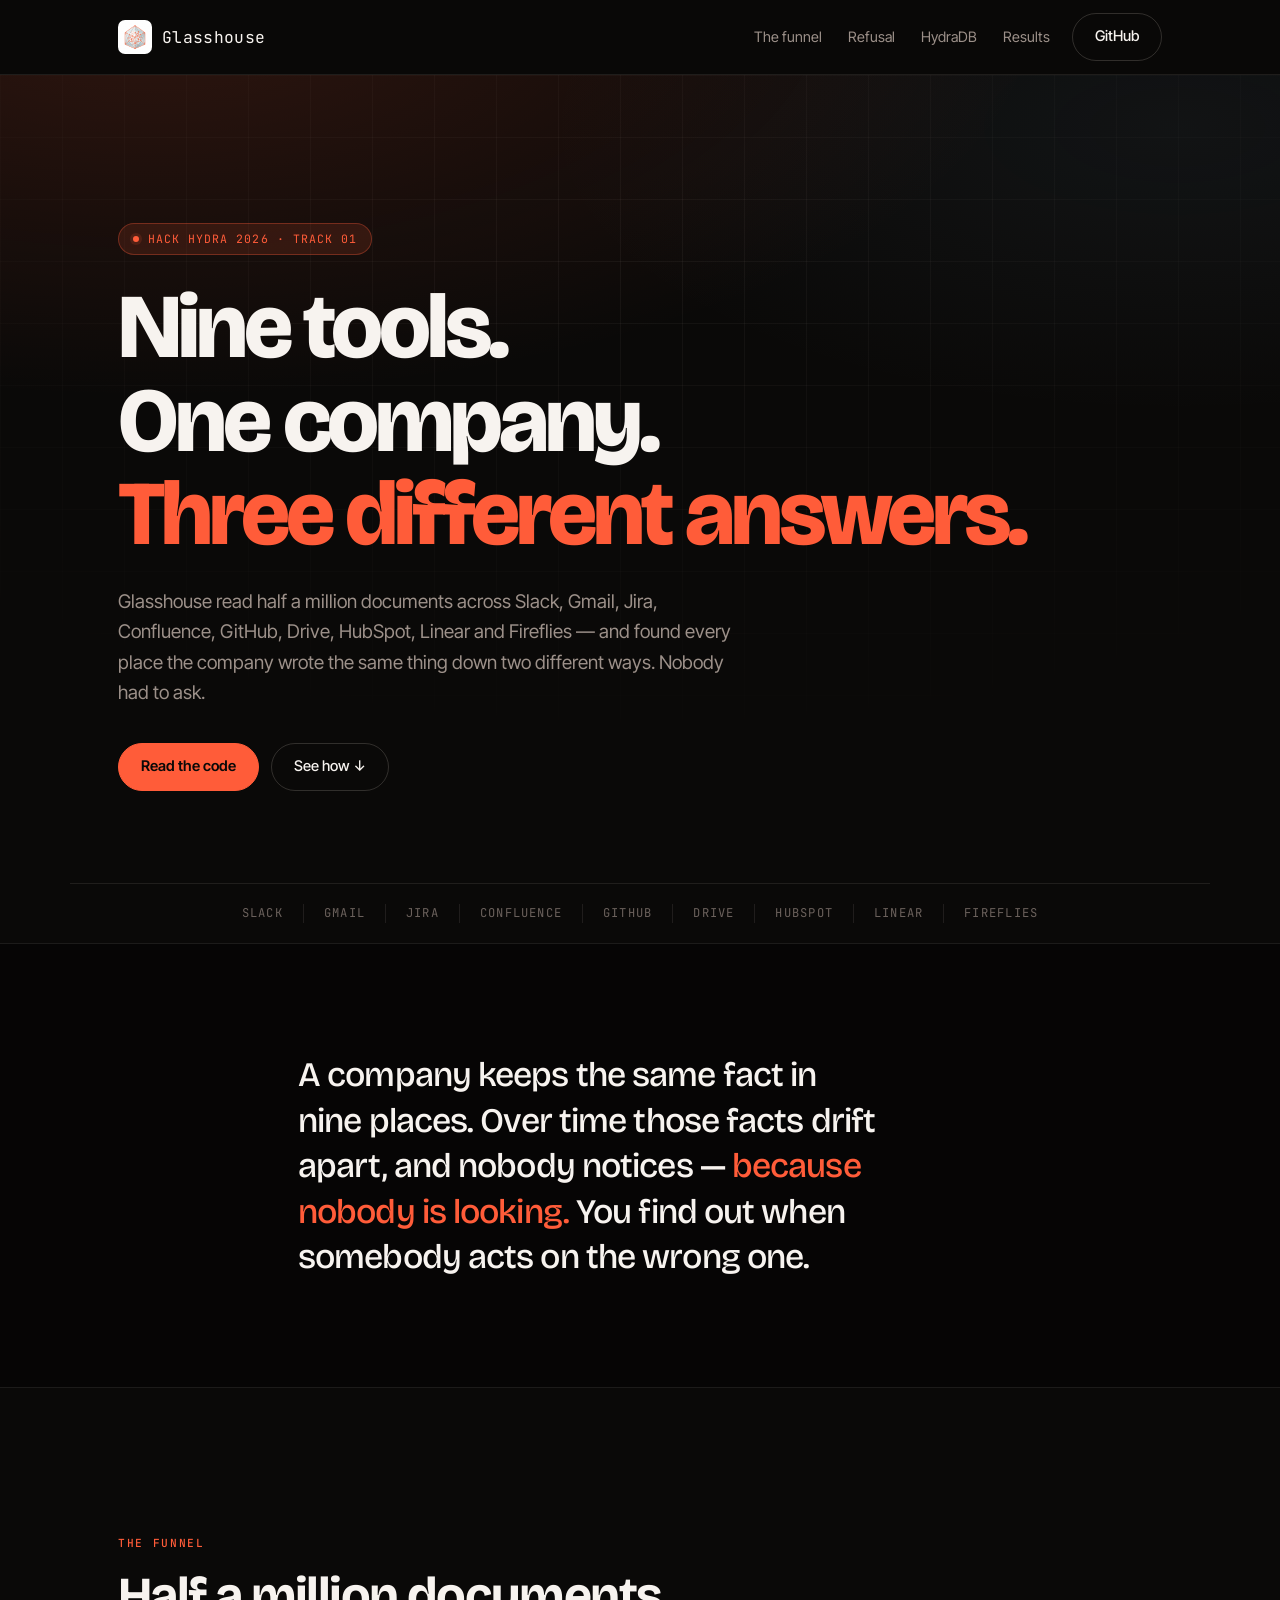
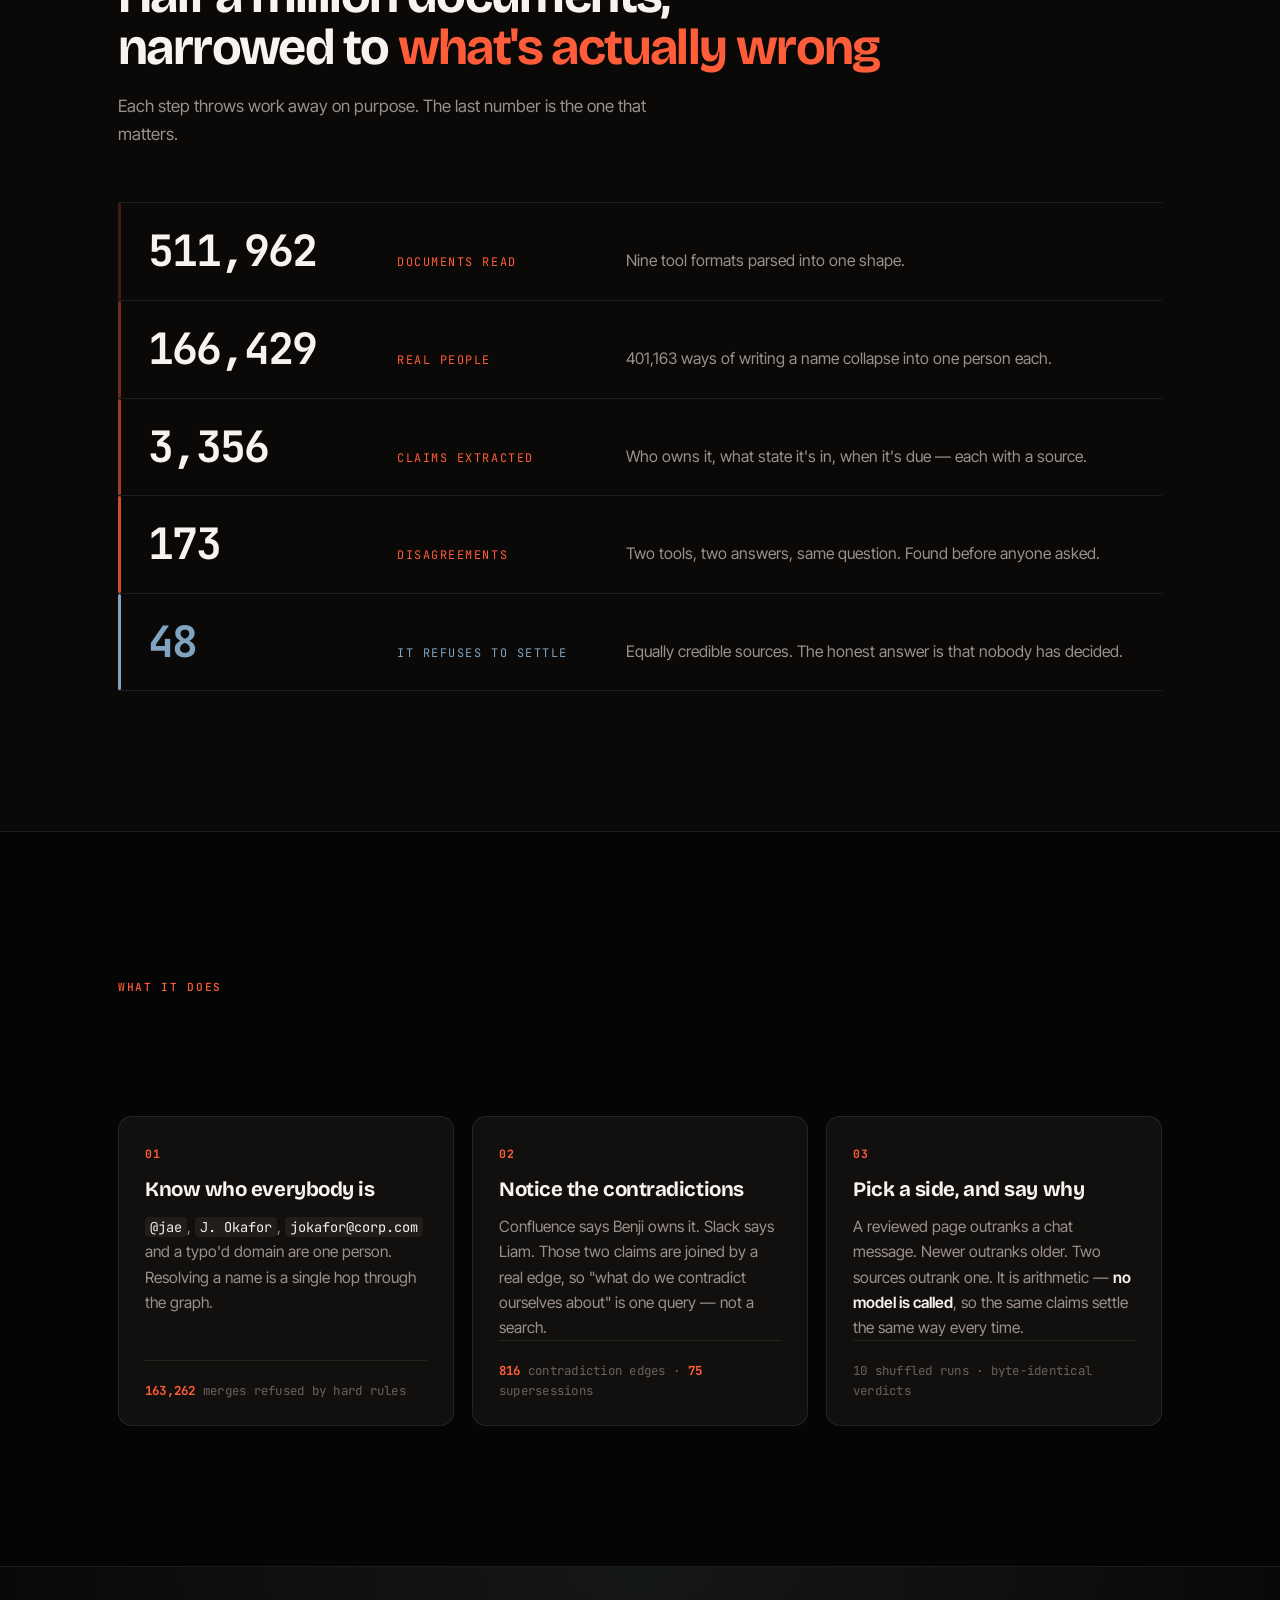
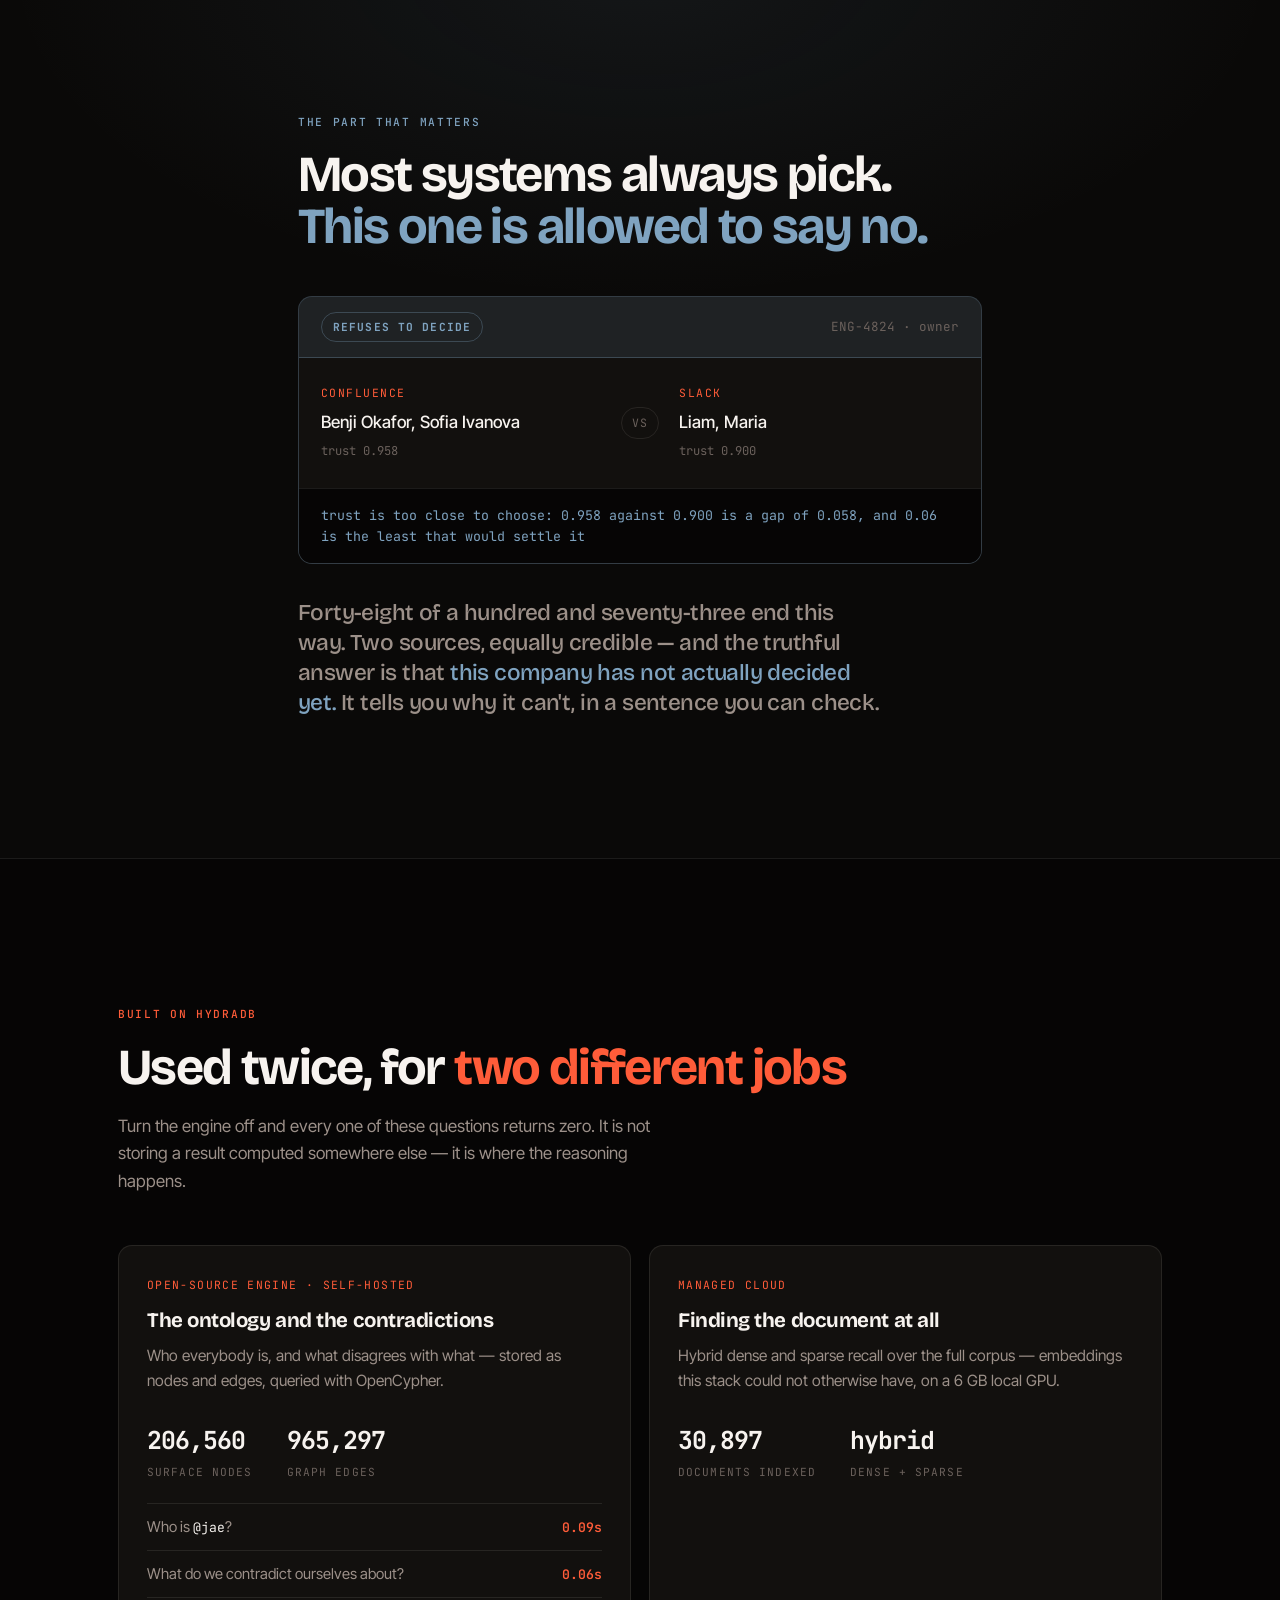
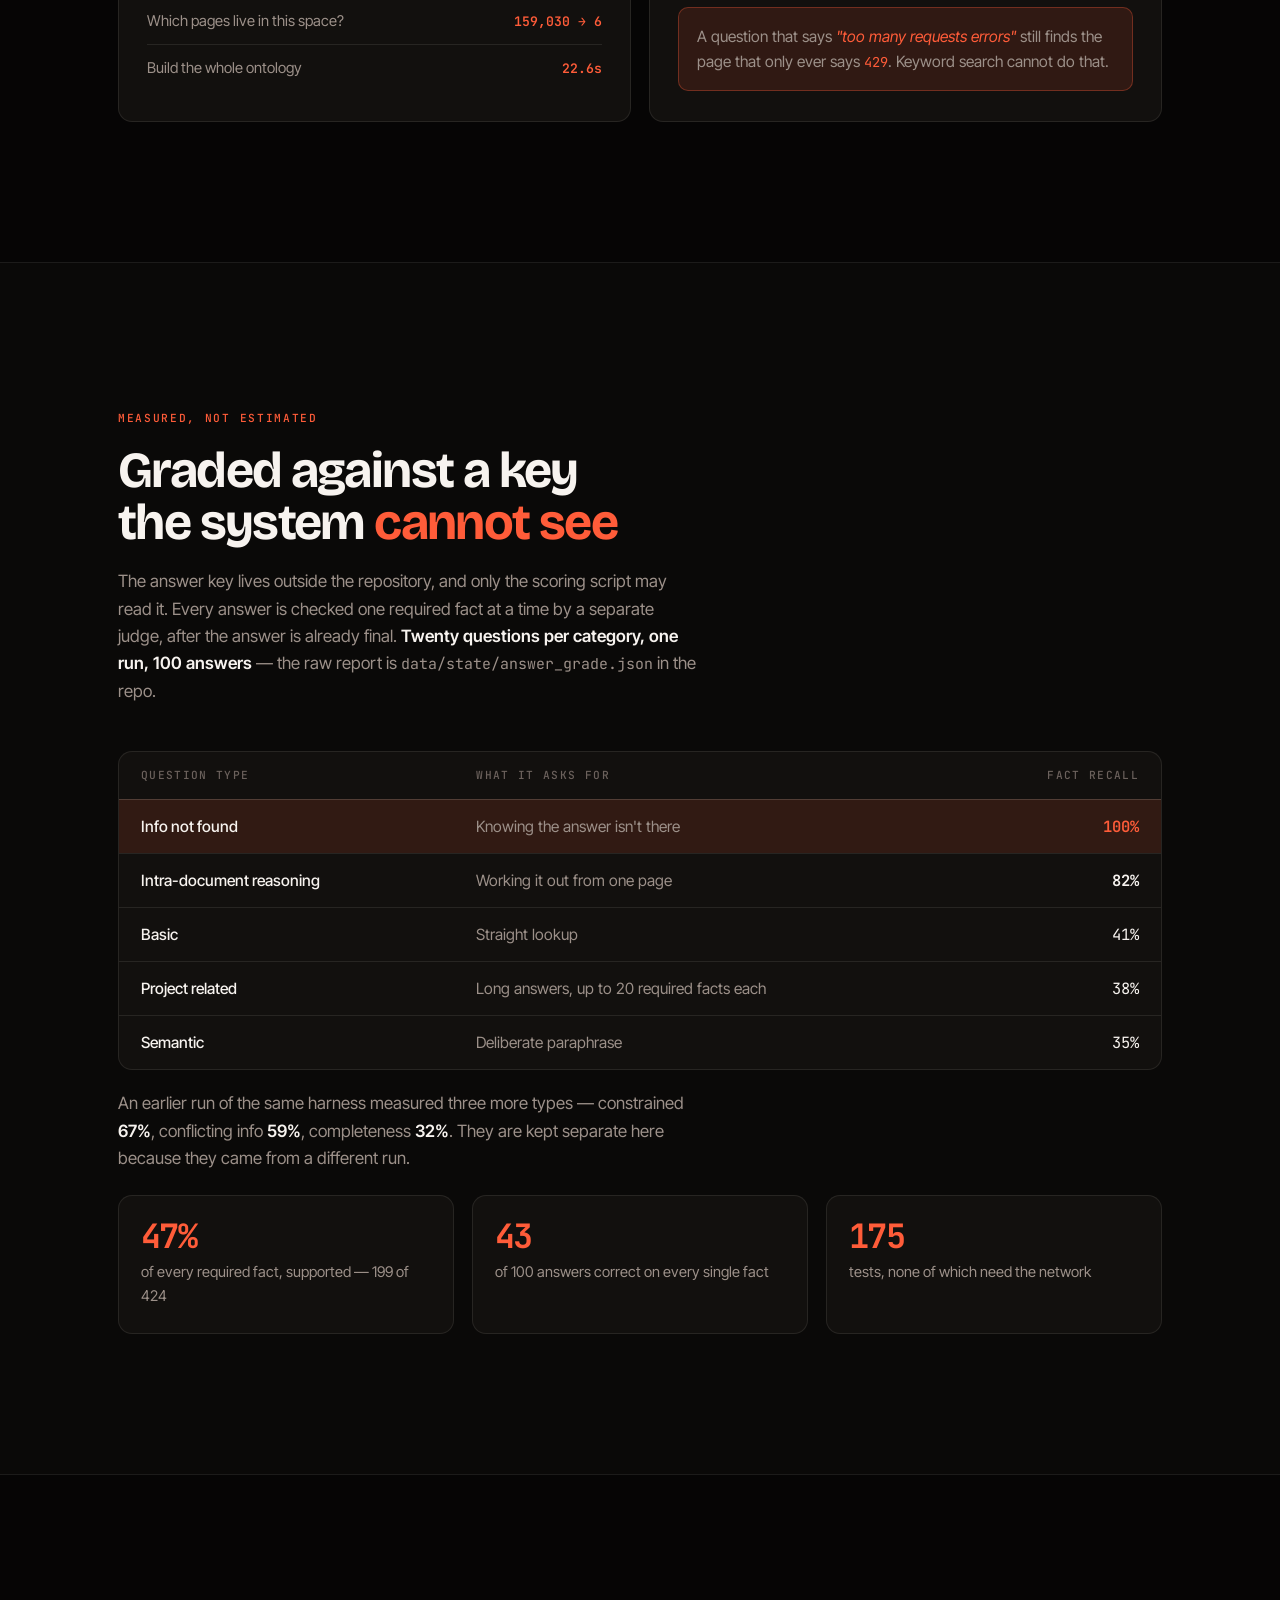
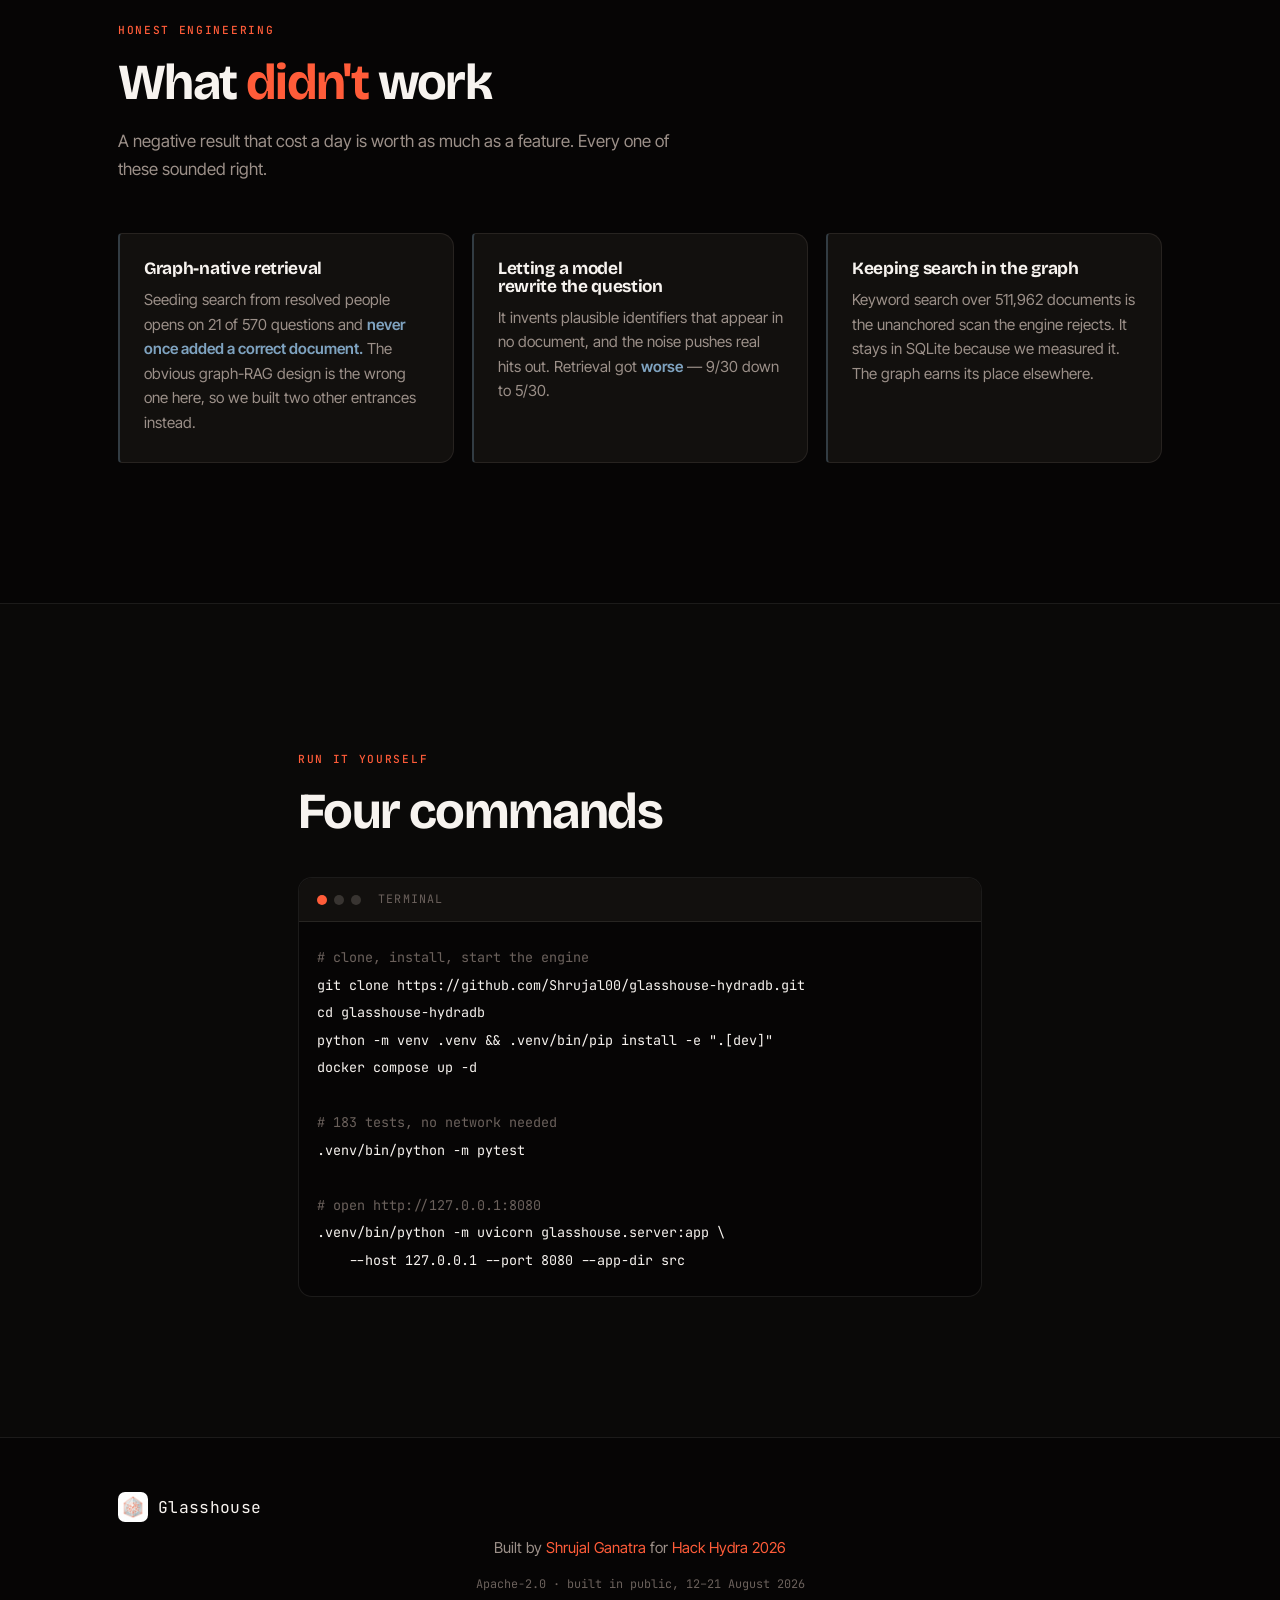
==== showcase/index.html @ eea999b6 "Grade the two unverified categories and publish the numbers that survived" ====
<!DOCTYPE html>
<html lang="en">
<head>
<meta charset="UTF-8">
<meta name="viewport" content="width=device-width, initial-scale=1.0">
<title>Glasshouse</title>
<meta name="description" content="Nine enterprise tools disagree about who owns what. Glasshouse reads 511,962 documents, resolves who everybody is, finds every place the company contradicts itself — and refuses to answer when the evidence will not carry it.">
<link rel="preconnect" href="https://fonts.googleapis.com">
<link rel="preconnect" href="https://fonts.gstatic.com" crossorigin>
<link href="https://fonts.googleapis.com/css2?family=Bricolage+Grotesque:opsz,wght@12..96,500;12..96,700;12..96,800&family=Inter+Tight:wght@400;500;600&family=JetBrains+Mono:wght@400;500;700&display=swap" rel="stylesheet">
<link rel="stylesheet" href="styles.css">
</head>
<body>

<header class="hdr">
  <div class="hdr-in">
    <a href="#top" class="mark">
      <img src="assets/logo.webp" alt="" width="34" height="34">
      <span class="mark-txt">Glasshouse</span>
    </a>
    <nav class="nav">
      <a href="#funnel">The funnel</a>
      <a href="#refuse">Refusal</a>
      <a href="#hydra">HydraDB</a>
      <a href="#results">Results</a>
    </nav>
    <a href="https://github.com/Shrujal00/glasshouse-hydradb" target="_blank" rel="noopener" class="btn btn-ghost">GitHub</a>
    <button class="burger" aria-label="Menu" aria-expanded="false"><span></span><span></span></button>
  </div>
</header>

<div class="sheet" hidden>
  <nav>
    <a href="#funnel">The funnel</a>
    <a href="#refuse">Refusal</a>
    <a href="#hydra">HydraDB</a>
    <a href="#results">Results</a>
    <a href="https://github.com/Shrujal00/glasshouse-hydradb" target="_blank" rel="noopener">GitHub</a>
  </nav>
</div>

<!-- ══ HERO ══ -->
<section class="hero" id="top">
  <div class="wrap">
    <div class="tag anim">Hack Hydra 2026 · Track 01</div>
    <h1 class="anim" style="--d:.06s">
      Nine tools.<br>
      One&nbsp;company.<br>
      <em>Three&nbsp;different&nbsp;answers.</em>
    </h1>
    <p class="lede anim" style="--d:.14s">
      Glasshouse read half a million documents across Slack, Gmail, Jira, Confluence,
      GitHub, Drive, HubSpot, Linear and Fireflies — and found every place the company
      wrote the same thing down two different ways. Nobody had to ask.
    </p>
    <div class="row anim" style="--d:.2s">
      <a href="https://github.com/Shrujal00/glasshouse-hydradb" target="_blank" rel="noopener" class="btn btn-solid">Read the code</a>
      <a href="#funnel" class="btn btn-ghost">See how ↓</a>
    </div>
  </div>

  <div class="tools anim" style="--d:.26s">
    <span>slack</span><span>gmail</span><span>jira</span><span>confluence</span><span>github</span><span>drive</span><span>hubspot</span><span>linear</span><span>fireflies</span>
  </div>
</section>

<!-- ══ PROBLEM ══ -->
<section class="band">
  <div class="wrap narrow">
    <p class="statement anim">
      A company keeps the same fact in nine places. Over time those facts drift apart,
      and nobody notices — <span class="hl">because nobody is looking.</span>
      You find out when somebody acts on the wrong one.
    </p>
  </div>
</section>

<!-- ══ FUNNEL — the spine ══ -->
<section class="sec" id="funnel">
  <div class="wrap">
    <span class="eyebrow anim">The funnel</span>
    <h2 class="anim">Half a million documents,<br>narrowed to <span class="accent">what's actually wrong</span></h2>
    <p class="sub anim">Each step throws work away on purpose. The last number is the one that matters.</p>

    <ol class="funnel">
      <li class="anim" style="--d:.05s">
        <span class="fn-n" data-target="511962">0</span>
        <span class="fn-l">documents read</span>
        <span class="fn-d">Nine tool formats parsed into one shape.</span>
      </li>
      <li class="anim" style="--d:.1s">
        <span class="fn-n" data-target="166429">0</span>
        <span class="fn-l">real people</span>
        <span class="fn-d">401,163 ways of writing a name collapse into one person each.</span>
      </li>
      <li class="anim" style="--d:.15s">
        <span class="fn-n" data-target="3356">0</span>
        <span class="fn-l">claims extracted</span>
        <span class="fn-d">Who owns it, what state it's in, when it's due — each with a source.</span>
      </li>
      <li class="anim" style="--d:.2s">
        <span class="fn-n" data-target="173">0</span>
        <span class="fn-l">disagreements</span>
        <span class="fn-d">Two tools, two answers, same question. Found before anyone asked.</span>
      </li>
      <li class="anim last" style="--d:.25s">
        <span class="fn-n" data-target="48">0</span>
        <span class="fn-l">it refuses to settle</span>
        <span class="fn-d">Equally credible sources. The honest answer is that nobody has decided.</span>
      </li>
    </ol>
  </div>
</section>

<!-- ══ THREE THINGS ══ -->
<section class="sec alt">
  <div class="wrap">
    <span class="eyebrow anim">What it does</span>
    <h2 class="anim">Three jobs, <span class="accent">one graph</span></h2>

    <div class="grid3">
      <article class="card anim" style="--d:.05s">
        <span class="card-k">01</span>
        <h3>Know who everybody is</h3>
        <p>
          <code>@jae</code>, <code>J. Okafor</code>, <code>jokafor@corp.com</code> and a
          typo'd domain are one person. Resolving a name is a single hop through the
          graph.
        </p>
        <div class="card-f"><b>163,262</b> merges refused by hard rules</div>
      </article>

      <article class="card anim" style="--d:.12s">
        <span class="card-k">02</span>
        <h3>Notice the contradictions</h3>
        <p>
          Confluence says Benji owns it. Slack says Liam. Those two claims are joined by
          a real edge, so "what do we contradict ourselves about" is one query — not a
          search.
        </p>
        <div class="card-f"><b>816</b> contradiction edges · <b>75</b> supersessions</div>
      </article>

      <article class="card anim" style="--d:.19s">
        <span class="card-k">03</span>
        <h3>Pick a side, and say why</h3>
        <p>
          A reviewed page outranks a chat message. Newer outranks older. Two sources
          outrank one. It is arithmetic — <b>no model is called</b>, so the same claims
          settle the same way every time.
        </p>
        <div class="card-f">10 shuffled runs · byte-identical verdicts</div>
      </article>
    </div>
  </div>
</section>

<!-- ══ REFUSAL — the thesis ══ -->
<section class="sec refuse" id="refuse">
  <div class="wrap narrow">
    <span class="eyebrow halt anim">The part that matters</span>
    <h2 class="anim">Most systems always pick.<br><span class="halt-t">This one is allowed to say no.</span></h2>

    <div class="verdict anim" style="--d:.1s">
      <div class="verdict-hd">
        <span class="chip">refuses to decide</span>
        <span class="verdict-id">ENG-4824 · owner</span>
      </div>
      <div class="verdict-body">
        <div class="side">
          <span class="side-src">confluence</span>
          <span class="side-val">Benji Okafor, Sofia Ivanova</span>
          <span class="side-t">trust 0.958</span>
        </div>
        <div class="vs">vs</div>
        <div class="side">
          <span class="side-src">slack</span>
          <span class="side-val">Liam, Maria</span>
          <span class="side-t">trust 0.900</span>
        </div>
      </div>
      <p class="why">
        trust is too close to choose: 0.958 against 0.900 is a gap of 0.058,
        and 0.06 is the least that would settle it
      </p>
    </div>

    <p class="statement small anim" style="--d:.16s">
      Forty-eight of a hundred and seventy-three end this way. Two sources, equally
      credible — and the truthful answer is that <span class="hl">this company has not
      actually decided yet.</span> It tells you why it can't, in a sentence you can check.
    </p>
  </div>
</section>

<!-- ══ HYDRADB ══ -->
<section class="sec alt" id="hydra">
  <div class="wrap">
    <span class="eyebrow anim">Built on HydraDB</span>
    <h2 class="anim">Used twice, for <span class="accent">two different jobs</span></h2>
    <p class="sub anim">Turn the engine off and every one of these questions returns zero. It is not storing a result computed somewhere else — it is where the reasoning happens.</p>

    <div class="grid2">
      <article class="hcard anim" style="--d:.05s">
        <span class="hcard-k">Open-source engine · self-hosted</span>
        <h3>The ontology and the contradictions</h3>
        <p>Who everybody is, and what disagrees with what — stored as nodes and edges, queried with OpenCypher.</p>
        <div class="pair">
          <div><b data-target="209388">0</b><span>surface nodes</span></div>
          <div><b data-target="978512">0</b><span>graph edges</span></div>
        </div>
        <ul class="qs">
          <li><span>Who is <code>@jae</code>?</span><b>0.09s</b></li>
          <li><span>What do we contradict ourselves about?</span><b>0.06s</b></li>
          <li><span>Which pages live in this space?</span><b>159,030 → 6</b></li>
          <li><span>Build the whole ontology</span><b>22.6s</b></li>
        </ul>
      </article>

      <article class="hcard anim" style="--d:.12s">
        <span class="hcard-k">Managed cloud</span>
        <h3>Finding the document at all</h3>
        <p>Hybrid dense and sparse recall over the full corpus — embeddings this stack could not otherwise have, on a 6&nbsp;GB local GPU.</p>
        <div class="pair">
          <div><b data-target="31320">0</b><span>documents indexed</span></div>
          <div><b>hybrid</b><span>dense + sparse</span></div>
        </div>
        <p class="note">
          A question that says <i>"too many requests errors"</i> still finds the page that
          only ever says <code>429</code>. Keyword search cannot do that.
        </p>
      </article>
    </div>
  </div>
</section>

<!-- ══ RESULTS ══ -->
<section class="sec" id="results">
  <div class="wrap">
    <span class="eyebrow anim">Measured, not estimated</span>
    <h2 class="anim">Graded against a key<br>the system <span class="accent">cannot see</span></h2>
    <p class="sub anim">
      The answer key lives outside the repository, and only the scoring script may read
      it. Every answer is checked one required fact at a time by a separate judge, after
      the answer is already final. <b>Twenty questions per category, one run, 100 answers</b>
      — the raw report is <code>data/state/answer_grade.json</code> in the repo.
    </p>

    <div class="tbl-wrap anim" style="--d:.08s">
      <table class="tbl">
        <thead><tr><th>Question type</th><th>What it asks for</th><th>Fact recall</th></tr></thead>
        <tbody>
          <tr class="win"><td>Info not found</td><td>Knowing the answer isn't there</td><td><b>100%</b></td></tr>
          <tr><td>Intra-document reasoning</td><td>Working it out from one page</td><td><b>82%</b></td></tr>
          <tr><td>Basic</td><td>Straight lookup</td><td>41%</td></tr>
          <tr><td>Project related</td><td>Long answers, up to 20 required facts each</td><td>38%</td></tr>
          <tr><td>Semantic</td><td>Deliberate paraphrase</td><td>35%</td></tr>
        </tbody>
      </table>
    </div>

    <p class="sub anim" style="--d:.1s">
      An earlier run of the same harness measured three more types — constrained <b>67%</b>,
      conflicting info <b>59%</b>, completeness <b>32%</b>. They are kept separate here
      because they came from a different run.
    </p>

    <div class="grid3 tight">
      <div class="stat anim" style="--d:.05s"><b>47%</b><span>of every required fact, supported — 199 of 424</span></div>
      <div class="stat anim" style="--d:.1s"><b>43</b><span>of 100 answers correct on every single fact</span></div>
      <div class="stat anim" style="--d:.15s"><b data-target="183">0</b><span>tests, none of which need the network</span></div>
    </div>
  </div>
</section>

<!-- ══ NEGATIVE RESULTS ══ -->
<section class="sec alt" id="honest">
  <div class="wrap">
    <span class="eyebrow anim">Honest engineering</span>
    <h2 class="anim">What <span class="accent">didn't</span> work</h2>
    <p class="sub anim">A negative result that cost a day is worth as much as a feature. Every one of these sounded right.</p>

    <div class="grid3">
      <div class="neg anim" style="--d:.05s">
        <h4>Graph-native retrieval</h4>
        <p>Seeding search from resolved people opens on 21 of 570 questions and <b>never once added a correct document.</b> The obvious graph-RAG design is the wrong one here, so we built two other entrances instead.</p>
      </div>
      <div class="neg anim" style="--d:.12s">
        <h4>Letting a model rewrite the question</h4>
        <p>It invents plausible identifiers that appear in no document, and the noise pushes real hits out. Retrieval got <b>worse</b> — 9/30 down to 5/30.</p>
      </div>
      <div class="neg anim" style="--d:.19s">
        <h4>Keeping search in the graph</h4>
        <p>Keyword search over 511,962 documents is the unanchored scan the engine rejects. It stays in SQLite because we measured it. The graph earns its place elsewhere.</p>
      </div>
    </div>
  </div>
</section>

<!-- ══ RUN IT ══ -->
<section class="sec" id="run">
  <div class="wrap narrow">
    <span class="eyebrow anim">Run it yourself</span>
    <h2 class="anim">Four commands</h2>
    <div class="term anim" style="--d:.08s">
      <div class="term-hd"><i></i><i></i><i></i><span>terminal</span></div>
<pre><code><span class="c"># clone, install, start the engine</span>
git clone https://github.com/Shrujal00/glasshouse-hydradb.git
cd glasshouse-hydradb
python -m venv .venv &amp;&amp; .venv/bin/pip install -e ".[dev]"
docker compose up -d

<span class="c"># 183 tests, no network needed</span>
.venv/bin/python -m pytest

<span class="c"># open http://127.0.0.1:8080</span>
.venv/bin/python -m uvicorn glasshouse.server:app \
    --host 127.0.0.1 --port 8080 --app-dir src</code></pre>
    </div>
  </div>
</section>

<footer class="ftr">
  <div class="wrap">
    <div class="ftr-in">
      <a href="#top" class="mark">
        <img src="assets/logo.webp" alt="" width="30" height="30">
        <span class="mark-txt">Glasshouse</span>
      </a>
      <p>
        Built by <a href="https://github.com/Shrujal00" target="_blank" rel="noopener">Shrujal Ganatra</a>
        for <a href="https://hackhydra.hydradb.com" target="_blank" rel="noopener">Hack Hydra 2026</a>
      </p>
      <p class="fine">Apache-2.0 · built in public, 12–21 August 2026</p>
    </div>
  </div>
</footer>

<script src="main.js"></script>
</body>
</html>
---- showcase/styles.css ----
/* ─────────────────────────────────────────────────────────────
   Glasshouse — showcase
   A deliberately single-theme page: the product is a dark
   instrument panel, so the site commits to the same world.
   Every colour is painted explicitly; nothing is inherited.
   ───────────────────────────────────────────────────────────── */

@font-face {
  font-family: "Geist Pixel Circle";
  src: url("fonts/GeistPixel-Circle.woff2") format("woff2");
  font-weight: 400;
  font-display: swap;
}

:root {
  /* ground — warm near-black, biased toward the accent */
  --ink:        #0A0908;
  --ink-raise:  #12100E;
  --ink-sink:   #060505;
  --line:       rgba(255, 238, 228, 0.09);
  --line-hard:  rgba(255, 238, 228, 0.16);

  /* text — warm, never pure white */
  --paper:      #F7F3EF;
  --mute:       #9C9089;
  --faint:      #6B615C;

  /* accent — HydraDB */
  --flame:      #FF5C39;
  --flame-dim:  rgba(255, 92, 57, 0.13);
  --flame-line: rgba(255, 92, 57, 0.32);

  /* refusal — cool, deliberately NOT the accent.
     The product's signature move gets its own colour. */
  --halt:       #7FA3C0;
  --halt-dim:   rgba(127, 163, 192, 0.12);
  --halt-line:  rgba(127, 163, 192, 0.30);

  --sans: "Inter Tight", ui-sans-serif, system-ui, -apple-system, sans-serif;
  --disp: "Bricolage Grotesque", "Inter Tight", system-ui, sans-serif;
  --mono: "JetBrains Mono", ui-monospace, "SF Mono", Menlo, monospace;
  --pixel: "Geist Pixel Circle", var(--mono);

  --gut: clamp(20px, 5vw, 48px);
  --max: 1140px;
  --r: 14px;
}

*, *::before, *::after { box-sizing: border-box; margin: 0; padding: 0; }

html {
  scroll-behavior: smooth;
  scroll-padding-top: 90px;
  -webkit-font-smoothing: antialiased;
  -moz-osx-font-smoothing: grayscale;
}

body {
  background: var(--ink);
  color: var(--paper);
  font-family: var(--sans);
  font-size: 17px;
  line-height: 1.62;
  overflow-x: hidden;
}

a { color: inherit; text-decoration: none; }
img { max-width: 100%; display: block; }
b, strong { font-weight: 600; color: var(--paper); }
em { font-style: normal; }
code { font-family: var(--mono); font-size: 0.88em; }
[hidden] { display: none !important; }

::selection { background: var(--flame); color: #0A0908; }

:focus-visible {
  outline: 2px solid var(--flame);
  outline-offset: 3px;
  border-radius: 4px;
}

/* ── layout ─────────────────────────────────────────────── */

.wrap { width: 100%; max-width: var(--max); margin-inline: auto; padding-inline: var(--gut); }
.wrap.narrow { max-width: 780px; }

.sec { padding-block: clamp(72px, 11vw, 140px); background: var(--ink); }
.sec.alt { background: var(--ink-sink); border-block: 1px solid var(--line); }

/* ── type ───────────────────────────────────────────────── */

h1, h2, h3, h4 {
  font-family: var(--disp);
  font-weight: 700;
  line-height: 1.02;
  letter-spacing: -0.032em;
  text-wrap: balance;
  color: var(--paper);
}

h1 { font-size: clamp(2.9rem, 8.4vw, 5.7rem); font-weight: 800; letter-spacing: -0.045em; }
h1 em { color: var(--flame); }

h2 { font-size: clamp(2rem, 4.6vw, 3.15rem); }
h3 { font-size: 1.28rem; letter-spacing: -0.022em; line-height: 1.2; }
h4 { font-size: 1.08rem; letter-spacing: -0.018em; }

.accent   { color: var(--flame); }
.halt-t   { color: var(--halt); }

.eyebrow {
  display: inline-block;
  font-family: var(--mono);
  font-size: 0.7rem;
  font-weight: 500;
  letter-spacing: 0.15em;
  text-transform: uppercase;
  color: var(--flame);
  margin-bottom: 18px;
}
.eyebrow.halt { color: var(--halt); }

.sub {
  margin-top: 20px;
  max-width: 58ch;
  color: var(--mute);
  font-size: 1.06rem;
}

.statement {
  font-family: var(--disp);
  font-weight: 500;
  font-size: clamp(1.4rem, 3.1vw, 2.15rem);
  line-height: 1.32;
  letter-spacing: -0.026em;
  text-wrap: balance;
  color: var(--paper);
}
.statement.small { font-size: clamp(1.15rem, 2.1vw, 1.42rem); margin-top: 34px; color: var(--mute); }
.statement .hl { color: var(--flame); }
.statement.small .hl { color: var(--halt); }

/* ── header ─────────────────────────────────────────────── */

.hdr {
  position: sticky; top: 0; z-index: 90;
  background: rgba(10, 9, 8, 0.82);
  backdrop-filter: blur(14px);
  -webkit-backdrop-filter: blur(14px);
  border-bottom: 1px solid var(--line);
}
.hdr-in {
  max-width: var(--max); margin-inline: auto; padding: 13px var(--gut);
  display: flex; align-items: center; gap: 22px;
}

.mark { display: flex; align-items: center; gap: 10px; margin-right: auto; }
.mark img { border-radius: 7px; }
.mark-txt {
  font-family: var(--pixel);
  font-size: 1.02rem;
  letter-spacing: 0.02em;
  color: var(--paper);
}

.nav { display: flex; gap: 26px; }
.nav a {
  font-size: 0.9rem; color: var(--mute);
  transition: color .18s ease;
}
.nav a:hover { color: var(--paper); }

/* ── buttons ────────────────────────────────────────────── */

.btn {
  display: inline-flex; align-items: center; justify-content: center;
  padding: 11px 22px; border-radius: 999px;
  font-size: 0.92rem; font-weight: 500;
  transition: background .18s ease, border-color .18s ease, color .18s ease, transform .18s ease;
}
.btn-solid {
  background: var(--flame); color: #0A0908; font-weight: 600;
  border: 1px solid var(--flame);
}
.btn-solid:hover { background: #FF7455; border-color: #FF7455; transform: translateY(-1px); }
.btn-ghost {
  background: transparent; color: var(--paper);
  border: 1px solid var(--line-hard);
}
.btn-ghost:hover { border-color: var(--flame-line); color: var(--flame); }

.row { display: flex; flex-wrap: wrap; gap: 12px; margin-top: 34px; }

/* ── mobile menu ────────────────────────────────────────── */

.burger {
  display: none; flex-direction: column; gap: 5px;
  background: none; border: 0; cursor: pointer; padding: 6px;
}
.burger span { width: 20px; height: 1.5px; background: var(--paper); border-radius: 2px; }

.sheet {
  position: fixed; inset: 58px 0 0; z-index: 89;
  background: rgba(6, 5, 5, 0.97);
  backdrop-filter: blur(18px);
  padding: 34px var(--gut);
}
.sheet nav { display: flex; flex-direction: column; gap: 4px; }
.sheet a {
  font-family: var(--disp); font-size: 1.5rem; font-weight: 700;
  letter-spacing: -0.03em; padding: 12px 0;
  border-bottom: 1px solid var(--line);
  color: var(--paper);
}

/* ── hero ───────────────────────────────────────────────── */

.hero {
  position: relative;
  padding-block: clamp(72px, 13vw, 148px) 0;
  background:
    radial-gradient(120% 78% at 12% -8%, rgba(255, 92, 57, 0.15) 0%, transparent 58%),
    radial-gradient(90% 60% at 92% 6%, rgba(127, 163, 192, 0.07) 0%, transparent 55%),
    var(--ink);
  overflow: hidden;
}
/* faint graph-paper grid — the subject is a graph */
.hero::before {
  content: ""; position: absolute; inset: 0; pointer-events: none;
  background-image:
    linear-gradient(var(--line) 1px, transparent 1px),
    linear-gradient(90deg, var(--line) 1px, transparent 1px);
  background-size: 62px 62px;
  mask-image: radial-gradient(100% 72% at 50% 22%, #000 0%, transparent 78%);
  -webkit-mask-image: radial-gradient(100% 72% at 50% 22%, #000 0%, transparent 78%);
  opacity: .55;
}
.hero .wrap { position: relative; z-index: 1; }

.tag {
  display: inline-flex; align-items: center; gap: 9px;
  padding: 6px 14px; border-radius: 999px;
  border: 1px solid var(--flame-line); background: var(--flame-dim);
  font-family: var(--mono); font-size: 0.72rem;
  letter-spacing: 0.09em; text-transform: uppercase; color: var(--flame);
  margin-bottom: 26px;
}
.tag::before {
  content: ""; width: 6px; height: 6px; border-radius: 50%;
  background: var(--flame); box-shadow: 0 0 0 3px var(--flame-dim);
}

.lede {
  margin-top: 26px; max-width: 56ch;
  font-size: clamp(1.02rem, 1.7vw, 1.18rem);
  color: var(--mute);
}

.tools {
  position: relative; z-index: 1;
  margin-top: clamp(56px, 8vw, 92px);
  padding: 20px var(--gut);
  border-top: 1px solid var(--line);
  display: flex; flex-wrap: wrap; justify-content: center;
  gap: 10px 0;
  max-width: var(--max); margin-inline: auto;
}
.tools span {
  font-family: var(--mono); font-size: 0.76rem;
  letter-spacing: 0.1em; text-transform: uppercase;
  color: var(--faint); padding-inline: clamp(8px, 1.6vw, 20px);
  transition: color .2s ease;
}
.tools span:hover { color: var(--flame); }
.tools span + span { border-left: 1px solid var(--line); }

/* ── problem band ───────────────────────────────────────── */

.band {
  padding-block: clamp(64px, 9vw, 108px);
  background: var(--ink-sink);
  border-block: 1px solid var(--line);
}

/* ── the funnel — the page's spine ──────────────────────── */

.funnel { list-style: none; margin-top: 54px; }

.funnel li {
  position: relative;
  display: grid;
  grid-template-columns: minmax(190px, 22%) minmax(140px, 20%) 1fr;
  align-items: baseline;
  gap: 8px 26px;
  padding: 26px 0 26px 30px;
  border-top: 1px solid var(--line);
}
.funnel li:last-child { border-bottom: 1px solid var(--line); }

/* the rail: a vertical line that narrows as the numbers narrow */
.funnel li::before {
  content: ""; position: absolute; left: 0; top: 0; bottom: 0;
  width: 3px; border-radius: 2px;
  background: var(--flame);
  opacity: calc(0.22 + var(--step, 0) * 0.2);
}
.funnel li:nth-child(1) { --step: 0; }
.funnel li:nth-child(2) { --step: 1; }
.funnel li:nth-child(3) { --step: 2; }
.funnel li:nth-child(4) { --step: 3; }
.funnel li.last::before { background: var(--halt); opacity: 1; }

.fn-n {
  font-family: var(--mono); font-weight: 700;
  font-size: clamp(1.7rem, 4vw, 2.7rem);
  letter-spacing: -0.045em;
  font-variant-numeric: tabular-nums;
  color: var(--paper);
  line-height: 1;
}
.funnel li.last .fn-n { color: var(--halt); }

.fn-l {
  font-family: var(--mono); font-size: 0.74rem;
  letter-spacing: 0.13em; text-transform: uppercase;
  color: var(--flame);
}
.funnel li.last .fn-l { color: var(--halt); }

.fn-d { color: var(--mute); font-size: 0.99rem; }

/* ── cards ──────────────────────────────────────────────── */

.grid3 { display: grid; grid-template-columns: repeat(3, 1fr); gap: 18px; margin-top: 50px; }
.grid2 { display: grid; grid-template-columns: repeat(2, 1fr); gap: 18px; margin-top: 50px; }
.grid3.tight { margin-top: 22px; }

.card {
  display: flex; flex-direction: column;
  padding: 28px 26px 24px;
  background: var(--ink-raise);
  border: 1px solid var(--line);
  border-radius: var(--r);
  transition: border-color .22s ease, transform .22s ease;
}
.card:hover { border-color: var(--flame-line); transform: translateY(-3px); }

.card-k {
  font-family: var(--mono); font-size: 0.72rem; font-weight: 700;
  letter-spacing: 0.1em; color: var(--flame); margin-bottom: 14px;
}
.card h3 { margin-bottom: 12px; }
.card p { color: var(--mute); font-size: 0.97rem; }
.card code { color: var(--paper); background: rgba(255,238,228,.06); padding: 1px 5px; border-radius: 4px; }

.card-f {
  margin-top: auto; padding-top: 20px;
  border-top: 1px solid var(--line);
  font-family: var(--mono); font-size: 0.78rem;
  color: var(--faint); letter-spacing: 0.02em;
}
.card-f b { color: var(--flame); font-weight: 700; }

/* ── refusal section ────────────────────────────────────── */

.refuse {
  background:
    radial-gradient(80% 60% at 50% 0%, rgba(127, 163, 192, 0.09) 0%, transparent 62%),
    var(--ink);
}

.verdict {
  margin-top: 44px;
  border: 1px solid var(--halt-line);
  border-radius: var(--r);
  background: var(--ink-raise);
  overflow: hidden;
}
.verdict-hd {
  display: flex; align-items: center; gap: 14px; flex-wrap: wrap;
  padding: 15px 22px;
  background: var(--halt-dim);
  border-bottom: 1px solid var(--halt-line);
}
.chip {
  font-family: var(--mono); font-size: 0.7rem; font-weight: 700;
  letter-spacing: 0.1em; text-transform: uppercase;
  color: var(--halt);
  padding: 5px 11px; border-radius: 999px;
  border: 1px solid var(--halt-line);
}
.verdict-id {
  font-family: var(--mono); font-size: 0.79rem; color: var(--faint);
  margin-left: auto;
}

.verdict-body {
  display: grid; grid-template-columns: 1fr auto 1fr;
  align-items: center; gap: 20px; padding: 26px 22px;
}
.side { display: flex; flex-direction: column; gap: 6px; min-width: 0; }
.side-src {
  font-family: var(--mono); font-size: 0.71rem;
  letter-spacing: 0.13em; text-transform: uppercase; color: var(--flame);
}
.side-val { font-size: 1.06rem; font-weight: 500; color: var(--paper); }
.side-t {
  font-family: var(--mono); font-size: 0.76rem; color: var(--faint);
  font-variant-numeric: tabular-nums;
}
.vs {
  font-family: var(--mono); font-size: 0.72rem;
  letter-spacing: 0.1em; text-transform: uppercase; color: var(--faint);
  padding: 6px 10px; border-radius: 999px; border: 1px solid var(--line);
}

.why {
  padding: 16px 22px;
  border-top: 1px solid var(--line);
  background: var(--ink-sink);
  font-family: var(--mono); font-size: 0.83rem; line-height: 1.6;
  color: var(--halt);
}

/* ── hydradb cards ──────────────────────────────────────── */

.hcard {
  display: flex; flex-direction: column;
  padding: 30px 28px;
  background: var(--ink-raise);
  border: 1px solid var(--line);
  border-radius: var(--r);
}
.hcard-k {
  font-family: var(--mono); font-size: 0.71rem;
  letter-spacing: 0.12em; text-transform: uppercase;
  color: var(--flame); margin-bottom: 14px;
}
.hcard h3 { margin-bottom: 10px; }
.hcard > p { color: var(--mute); font-size: 0.97rem; }

.pair { display: flex; gap: 34px; margin: 26px 0 22px; }
.pair div { display: flex; flex-direction: column; gap: 3px; }
.pair b {
  font-family: var(--mono); font-size: 1.55rem; font-weight: 700;
  letter-spacing: -0.04em; color: var(--paper);
  font-variant-numeric: tabular-nums;
}
.pair span {
  font-family: var(--mono); font-size: 0.7rem;
  letter-spacing: 0.1em; text-transform: uppercase; color: var(--faint);
}

.qs { list-style: none; margin-top: auto; border-top: 1px solid var(--line); }
.qs li {
  display: flex; align-items: baseline; justify-content: space-between; gap: 16px;
  padding: 11px 0; border-bottom: 1px solid var(--line);
  font-size: 0.93rem; color: var(--mute);
}
.qs li:last-child { border-bottom: 0; }
.qs code { color: var(--paper); }
.qs b {
  font-family: var(--mono); font-size: 0.82rem; color: var(--flame);
  white-space: nowrap; font-variant-numeric: tabular-nums;
}

.note {
  margin-top: auto; padding: 16px 18px;
  border-radius: 10px; border: 1px solid var(--flame-line);
  background: var(--flame-dim);
  font-size: 0.93rem; color: var(--paper);
}
.note i { color: var(--flame); font-style: italic; }
.note code { color: var(--flame); }

/* ── results table ──────────────────────────────────────── */

.tbl-wrap {
  margin-top: 46px; overflow-x: auto;
  border: 1px solid var(--line); border-radius: var(--r);
  background: var(--ink-raise);
}
.tbl { width: 100%; border-collapse: collapse; min-width: 540px; }
.tbl th {
  text-align: left; padding: 14px 22px;
  font-family: var(--mono); font-size: 0.7rem; font-weight: 500;
  letter-spacing: 0.12em; text-transform: uppercase;
  color: var(--faint);
  border-bottom: 1px solid var(--line-hard);
}
.tbl th:last-child, .tbl td:last-child { text-align: right; }
.tbl td {
  padding: 14px 22px; font-size: 0.97rem; color: var(--mute);
  border-bottom: 1px solid var(--line);
}
.tbl tr:last-child td { border-bottom: 0; }
.tbl td:first-child { color: var(--paper); font-weight: 500; }
.tbl td:last-child {
  font-family: var(--mono); font-variant-numeric: tabular-nums;
  color: var(--paper);
}
.tbl tr.win td { background: var(--flame-dim); }
.tbl tr.win td:last-child b { color: var(--flame); }
.tbl tbody tr:hover td { background: rgba(255,238,228,.03); }
.tbl tr.win:hover td { background: var(--flame-dim); }

.stat {
  padding: 24px 22px;
  border: 1px solid var(--line); border-radius: var(--r);
  background: var(--ink-raise);
  display: flex; flex-direction: column; gap: 8px;
}
.stat b {
  font-family: var(--mono); font-size: 2.1rem; font-weight: 700;
  letter-spacing: -0.045em; color: var(--flame);
  font-variant-numeric: tabular-nums; line-height: 1;
}
.stat span { font-size: 0.92rem; color: var(--mute); }

/* ── negative results ───────────────────────────────────── */

.neg {
  padding: 26px 24px;
  border: 1px solid var(--line);
  border-left: 2px solid var(--halt-line);
  border-radius: 4px var(--r) var(--r) 4px;
  background: var(--ink-raise);
}
.neg h4 { margin-bottom: 10px; color: var(--paper); }
.neg p { font-size: 0.95rem; color: var(--mute); }
.neg b { color: var(--halt); }

/* ── terminal ───────────────────────────────────────────── */

.term {
  margin-top: 40px;
  border: 1px solid var(--line);
  border-radius: var(--r);
  background: var(--ink-sink);
  overflow: hidden;
}
.term-hd {
  display: flex; align-items: center; gap: 7px;
  padding: 12px 18px; border-bottom: 1px solid var(--line);
  background: var(--ink-raise);
}
.term-hd i { width: 10px; height: 10px; border-radius: 50%; background: var(--line-hard); }
.term-hd i:first-child { background: var(--flame); }
.term-hd span {
  margin-left: 10px; font-family: var(--mono); font-size: 0.73rem;
  letter-spacing: 0.1em; text-transform: uppercase; color: var(--faint);
}
.term pre { padding: 22px 18px; overflow-x: auto; }
.term code {
  font-family: var(--mono); font-size: 0.84rem; line-height: 1.85;
  color: var(--paper); white-space: pre;
}
.term .c { color: var(--faint); }

/* ── footer ─────────────────────────────────────────────── */

.ftr { padding-block: 54px; border-top: 1px solid var(--line); background: var(--ink-sink); }
.ftr-in { display: flex; flex-direction: column; align-items: center; gap: 14px; text-align: center; }
.ftr p { color: var(--mute); font-size: 0.94rem; }
.ftr a:not(.mark) { color: var(--flame); }
.ftr a:not(.mark):hover { text-decoration: underline; }
.ftr .fine { font-family: var(--mono); font-size: 0.74rem; color: var(--faint); }

/* ── reveal ─────────────────────────────────────────────── */

.anim {
  opacity: 0;
  transform: translateY(16px);
  transition: opacity .6s cubic-bezier(.22,.61,.36,1), transform .6s cubic-bezier(.22,.61,.36,1);
}
.anim.visible { opacity: 1; transform: none; }

@media (prefers-reduced-motion: reduce) {
  html { scroll-behavior: auto; }
  .anim { opacity: 1; transform: none; transition: none; }
  *, *::before, *::after { animation-duration: .01ms !important; transition-duration: .01ms !important; }
}

/* ── responsive ─────────────────────────────────────────── */

@media (max-width: 940px) {
  .grid3, .grid2 { grid-template-columns: 1fr; }
  .funnel li { grid-template-columns: 1fr; gap: 6px; padding-left: 22px; }
  .fn-l { order: -1; }
}

@media (max-width: 760px) {
  body { font-size: 16px; }
  .nav, .hdr .btn { display: none; }
  .burger { display: flex; }
  .verdict-body { grid-template-columns: 1fr; gap: 14px; }
  .vs { justify-self: start; }
  .tools span { padding-inline: 9px; font-size: 0.7rem; }
  .tools span + span { border-left: 0; }
  .pair { gap: 24px; }
}
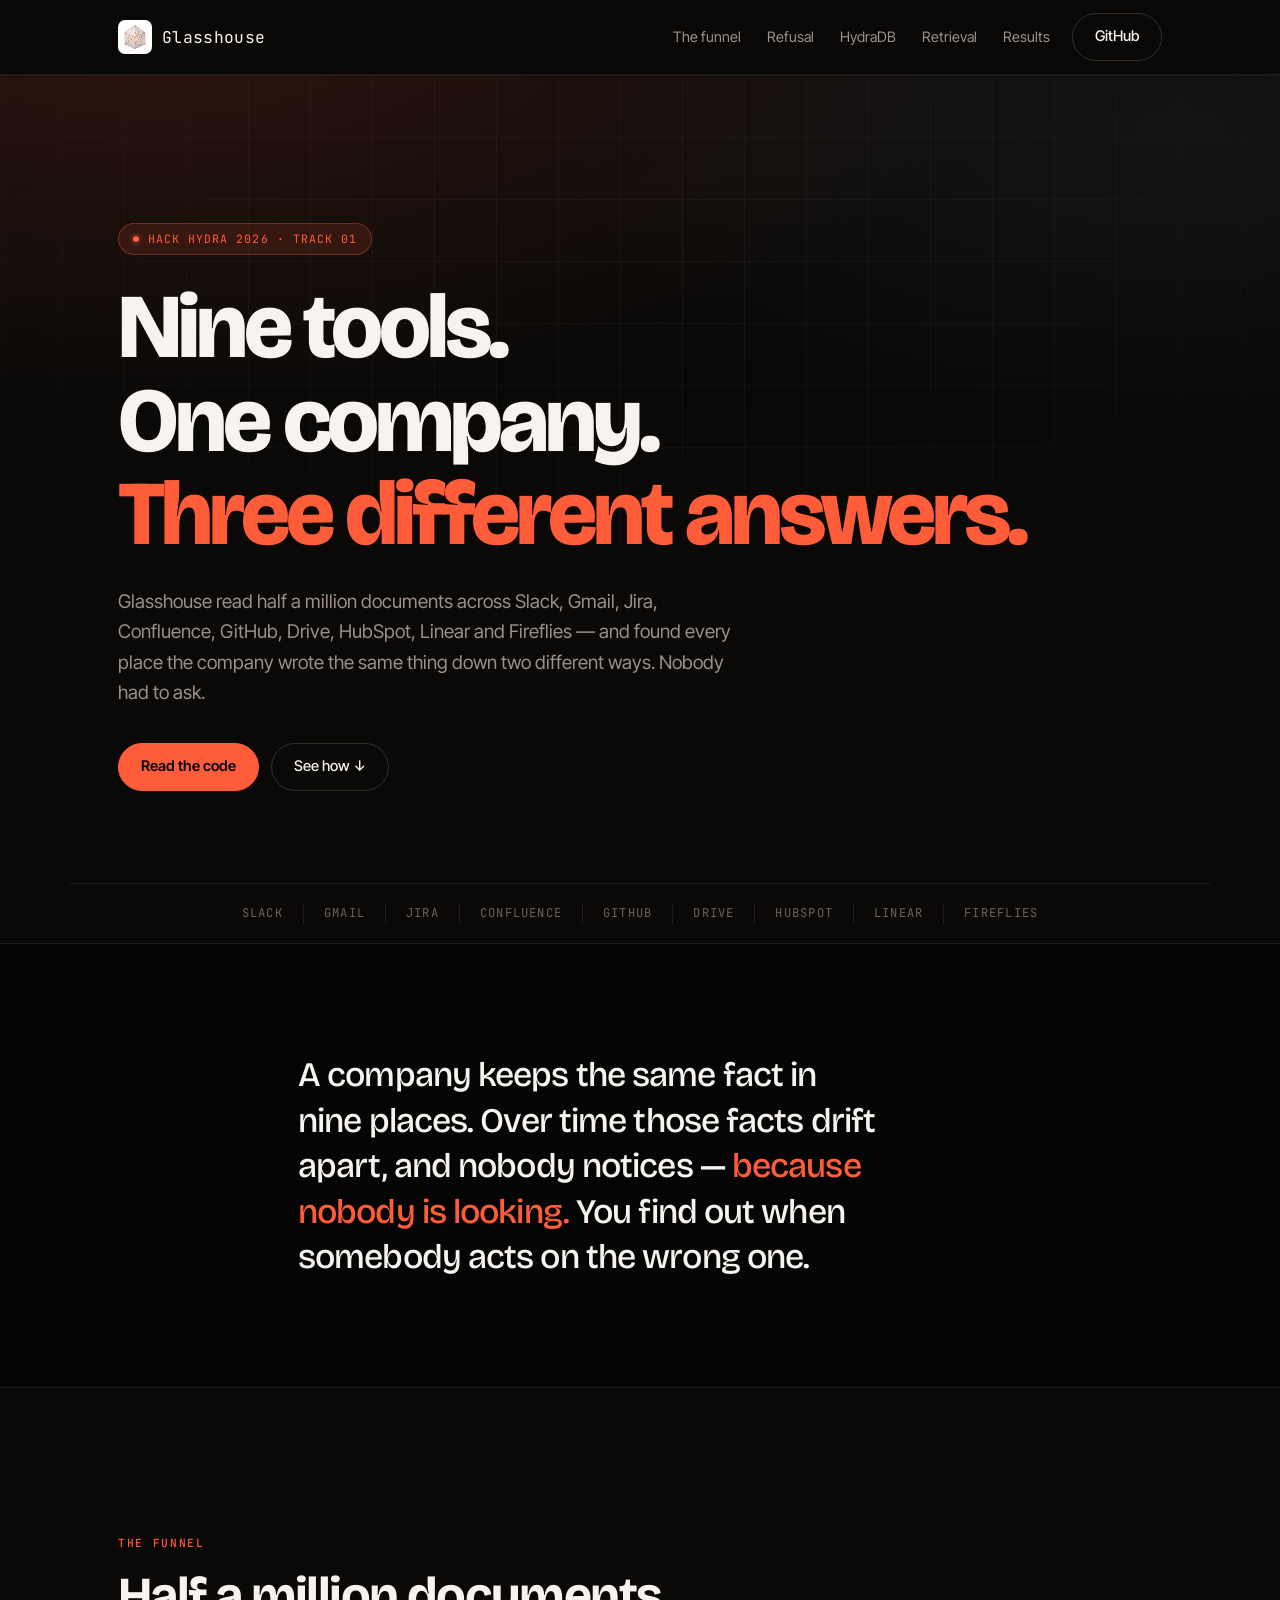
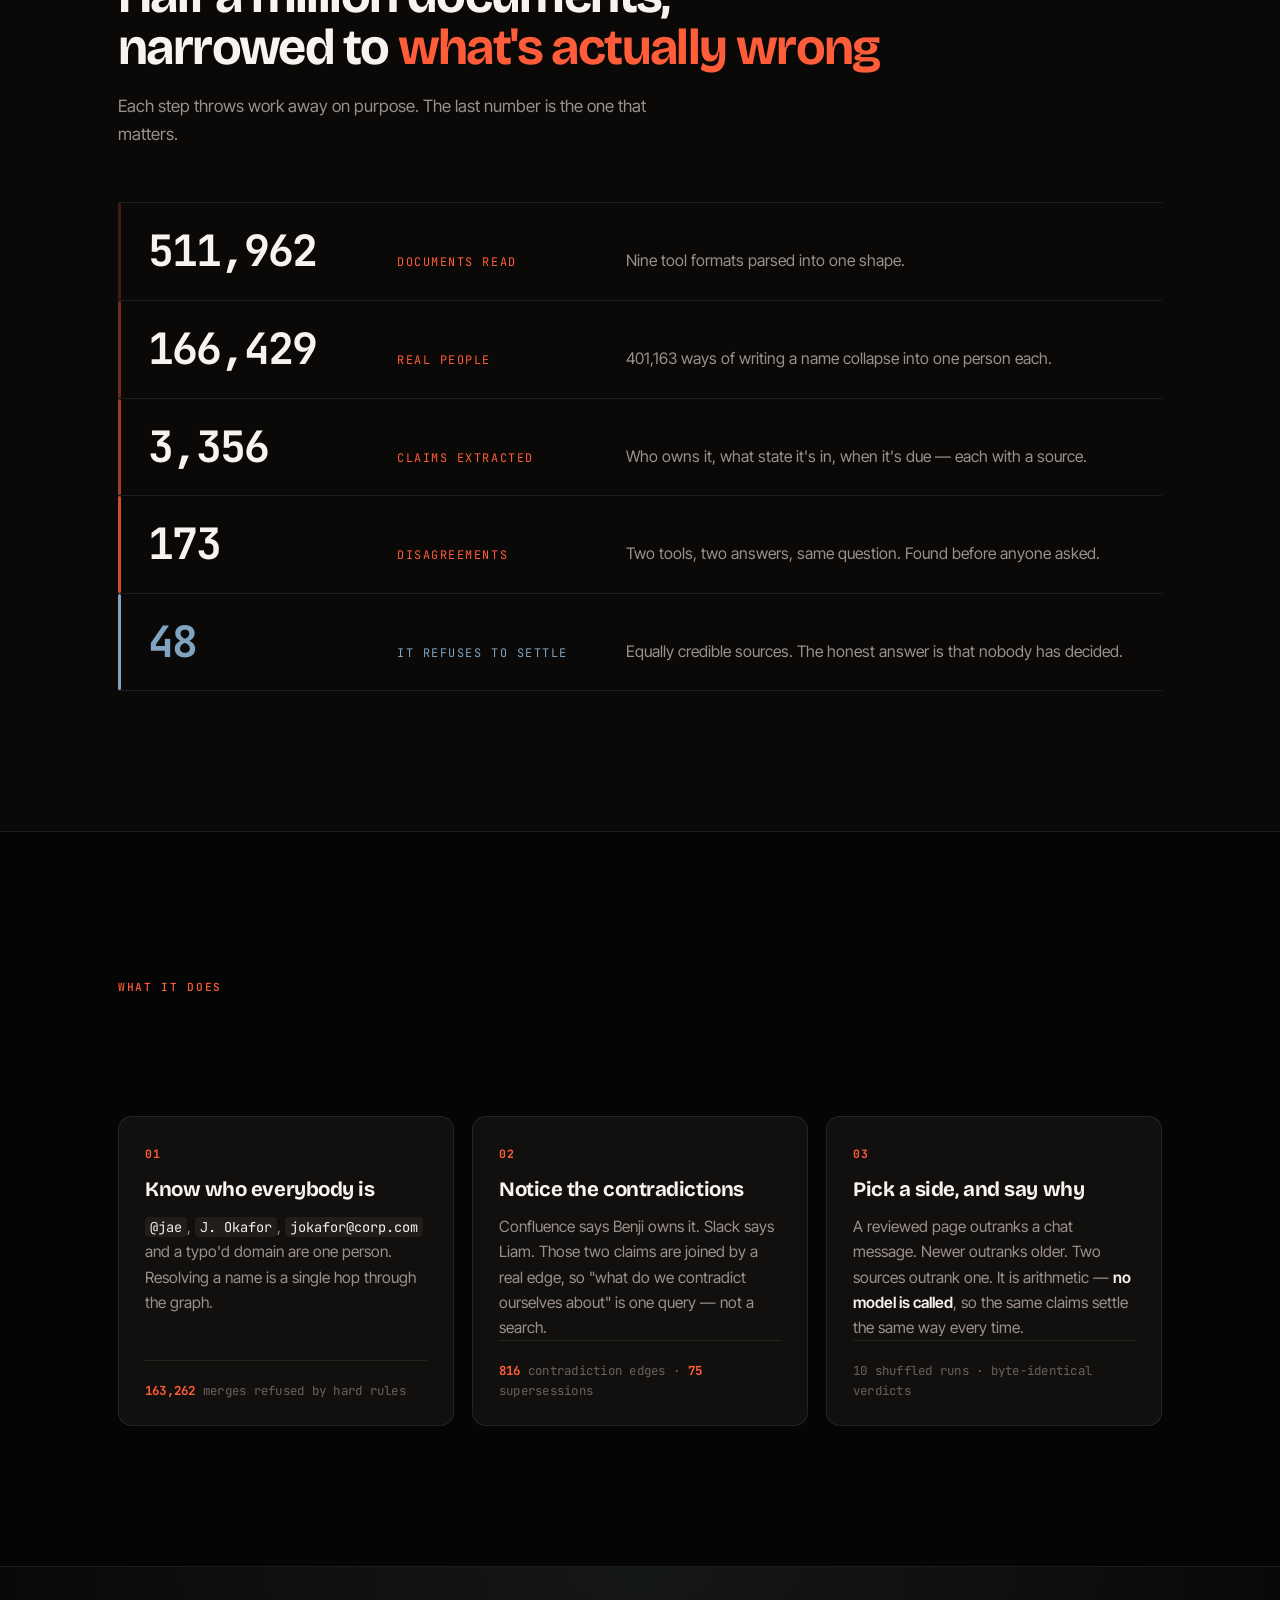
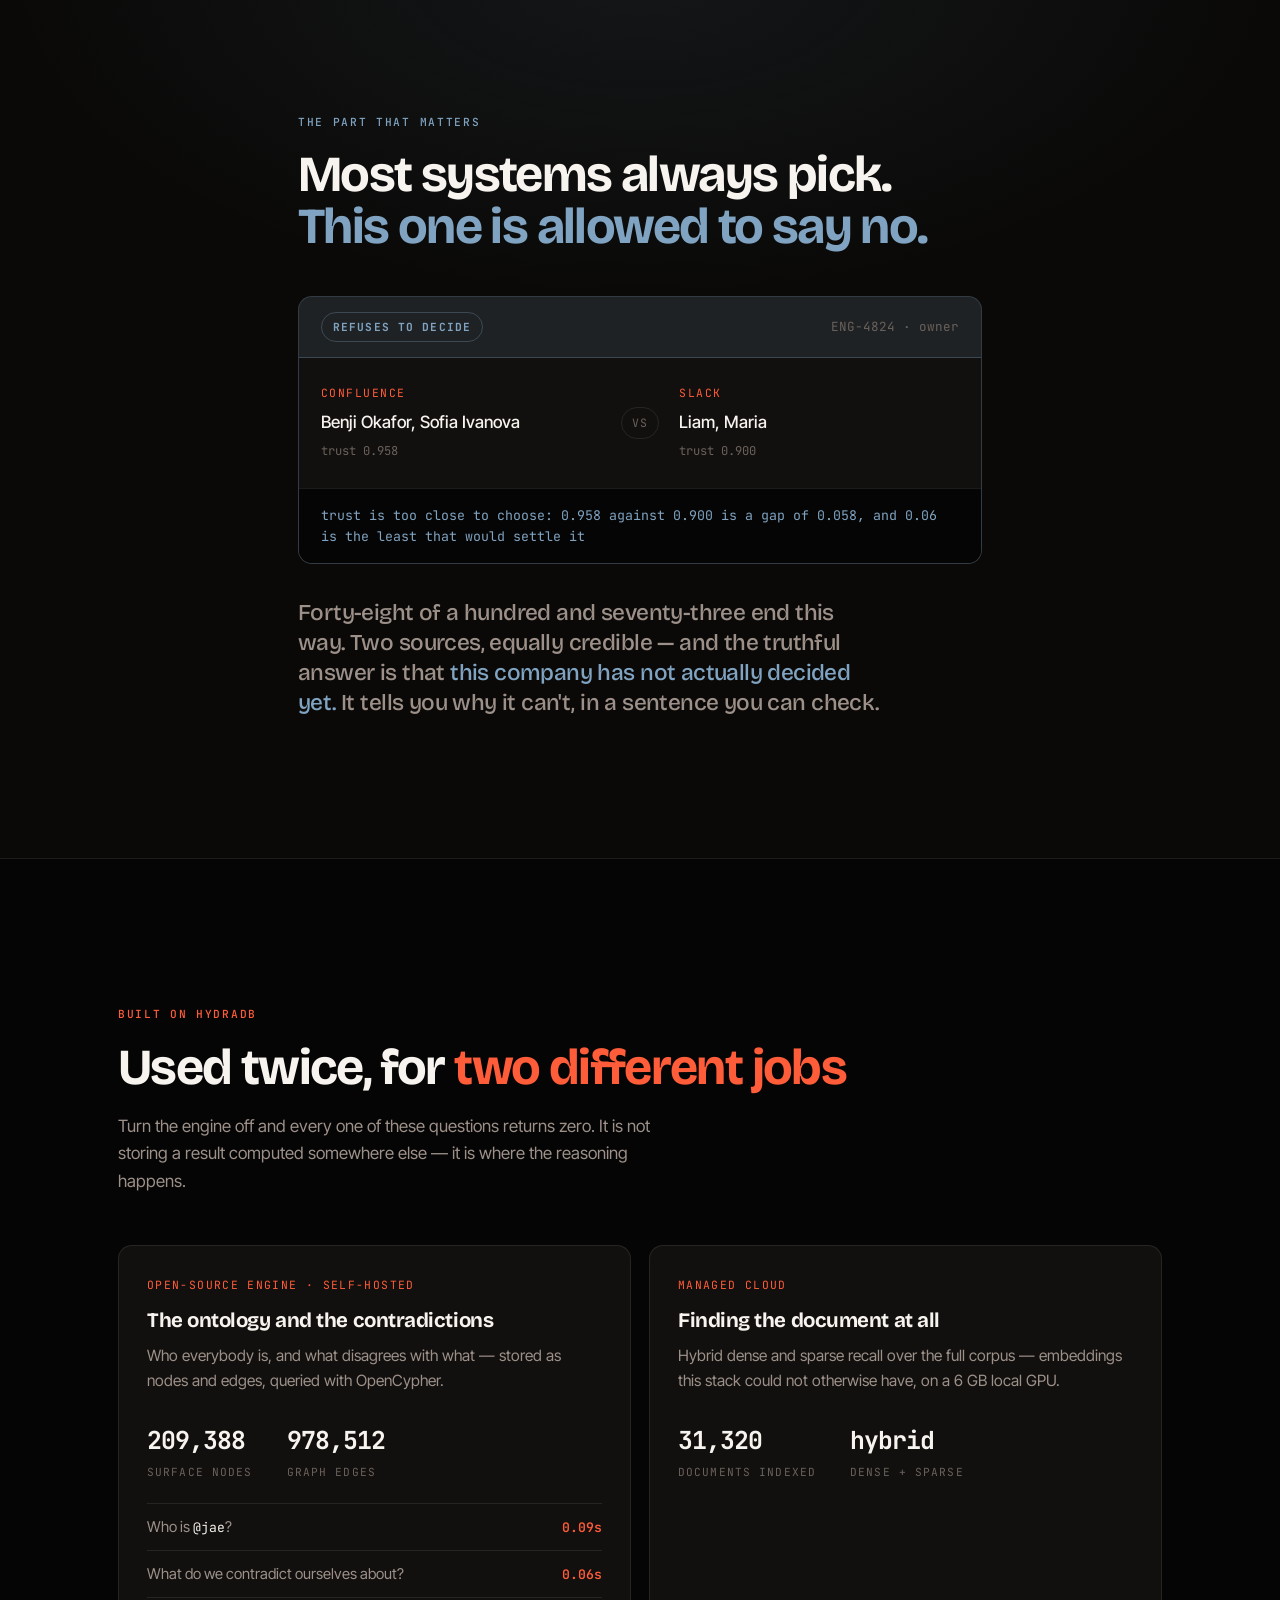
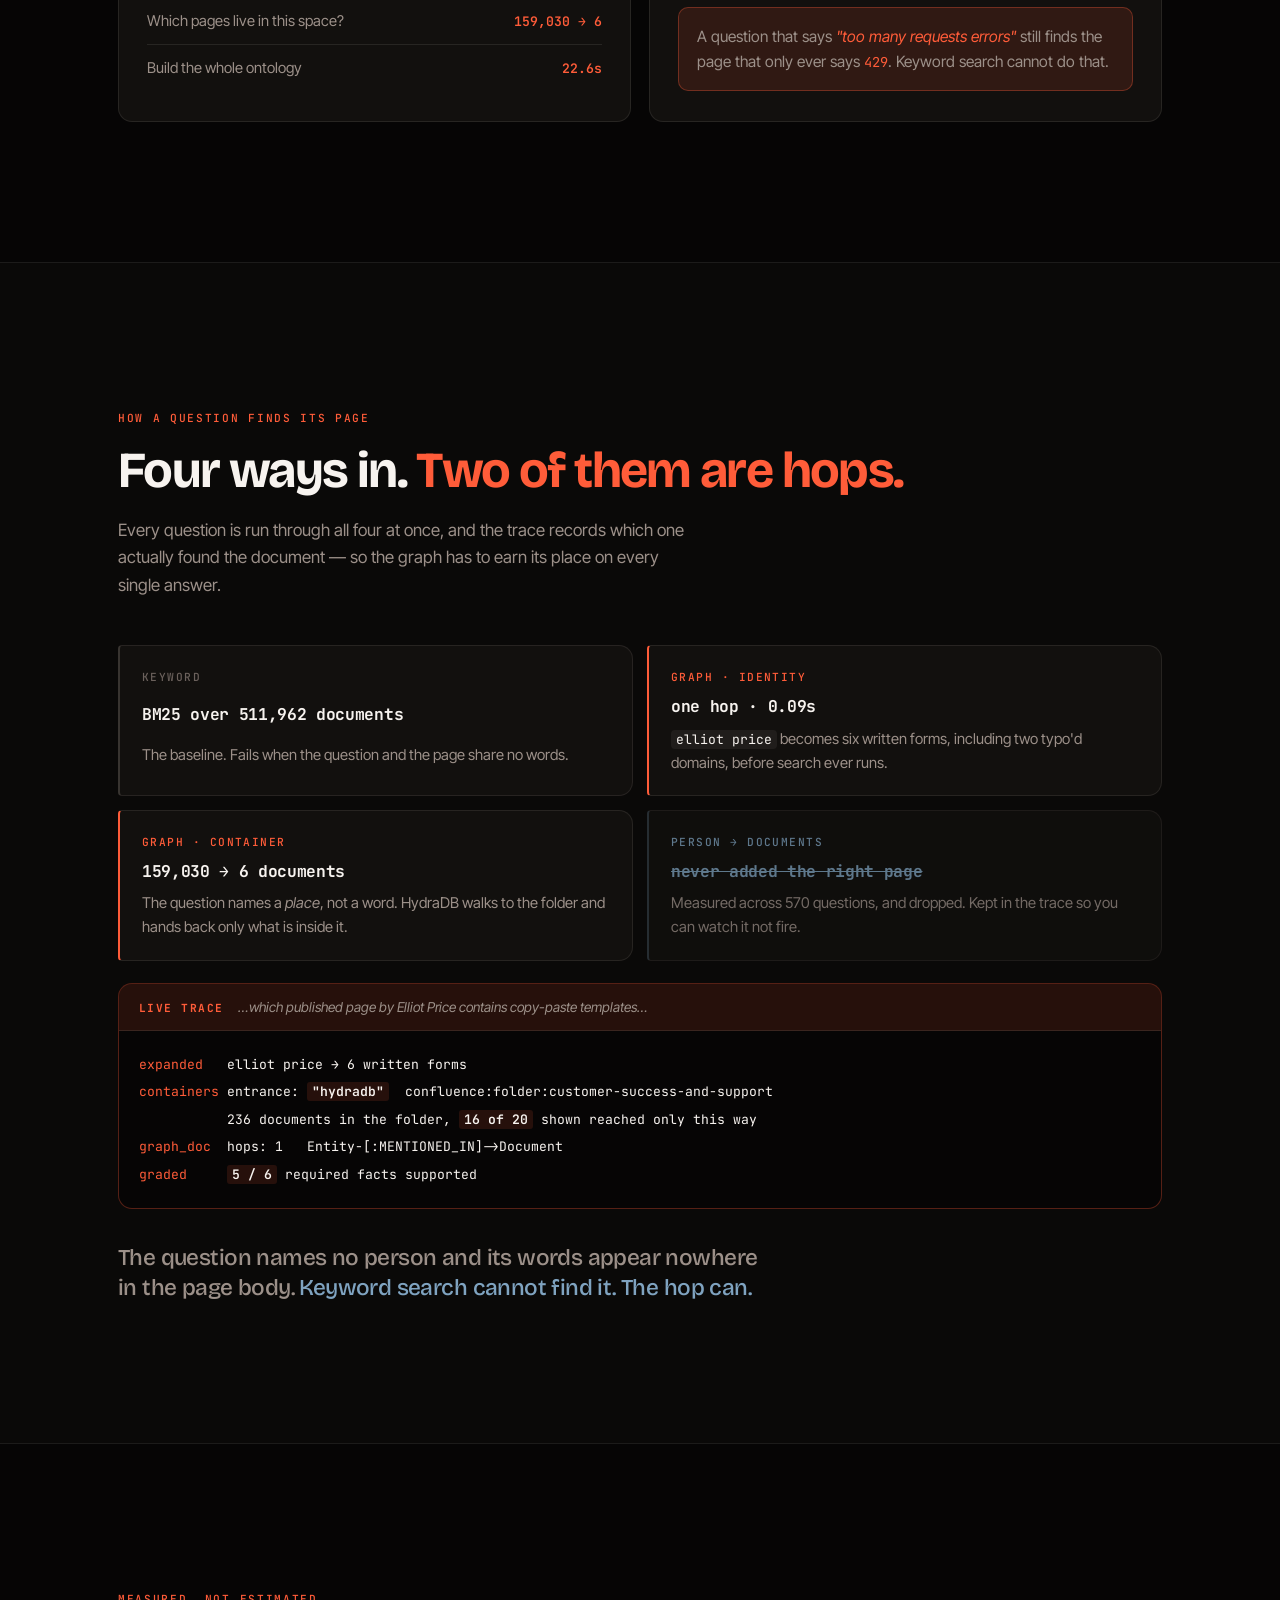
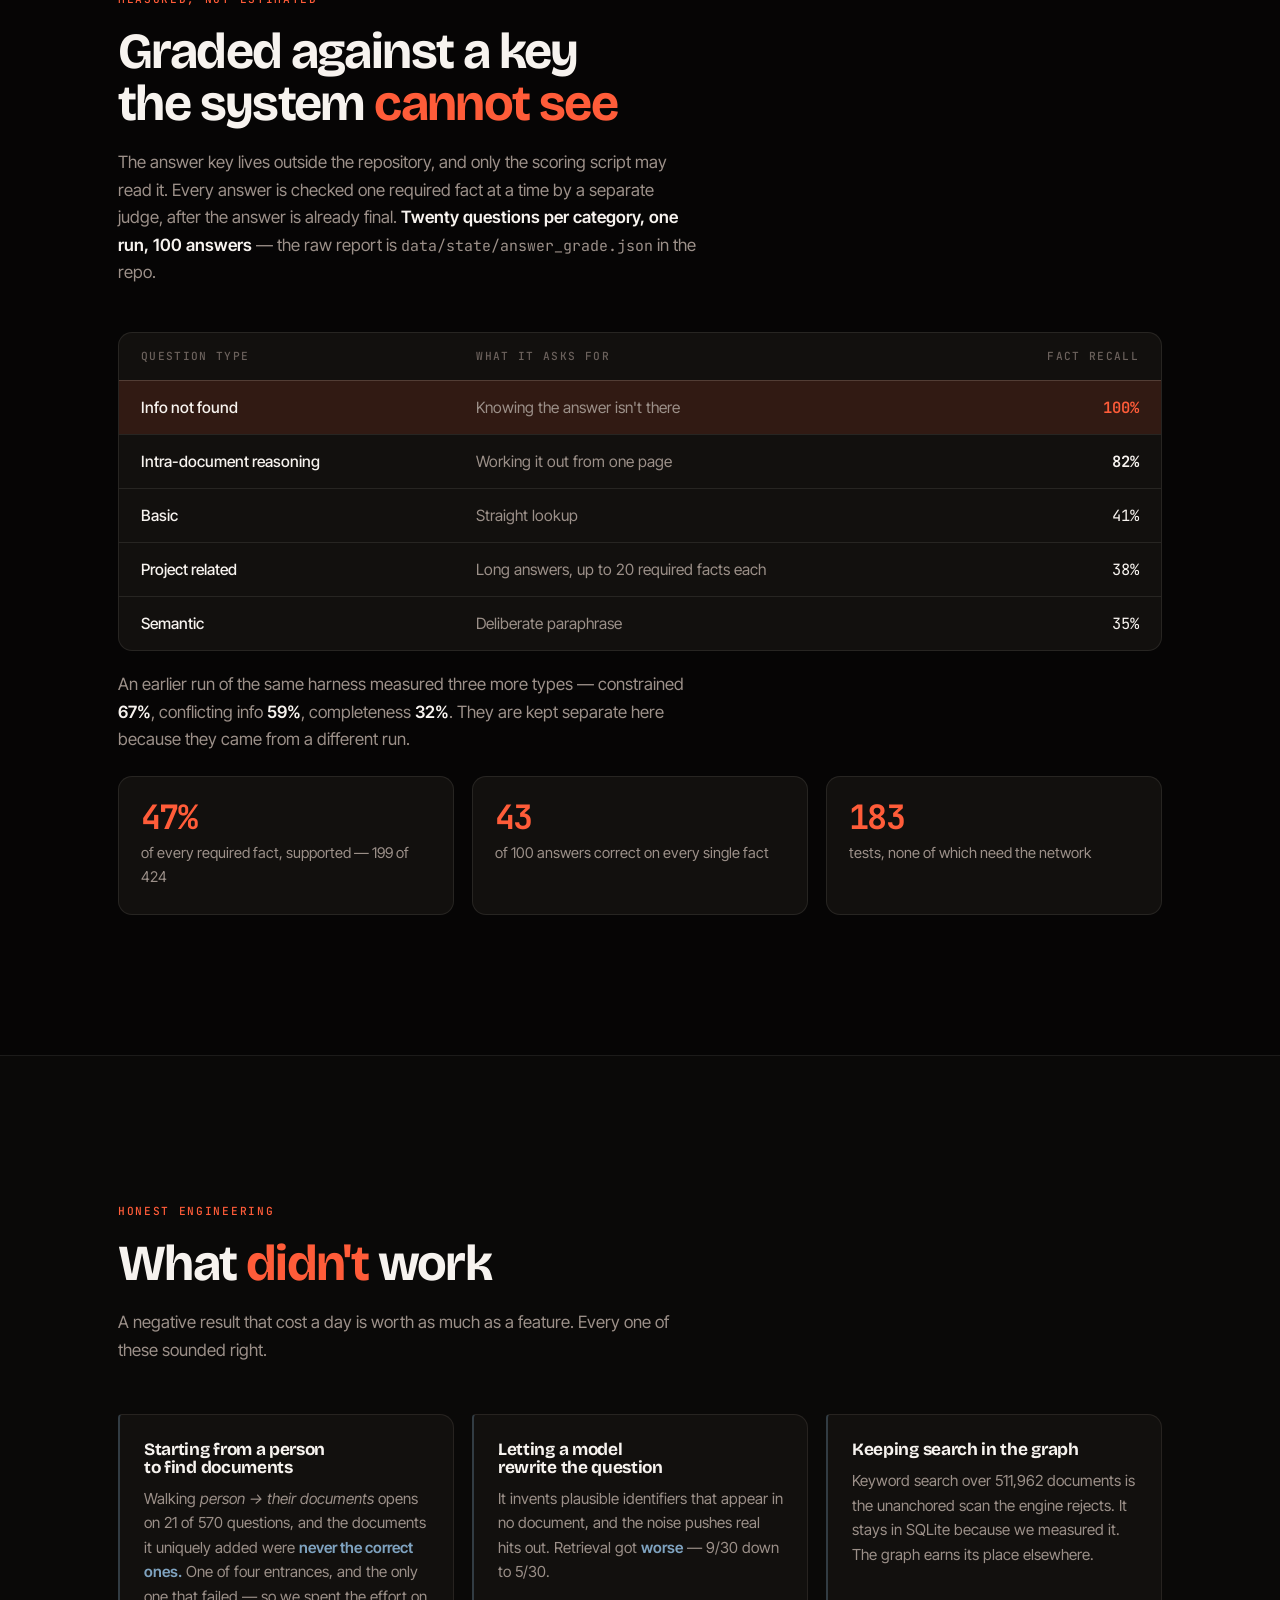
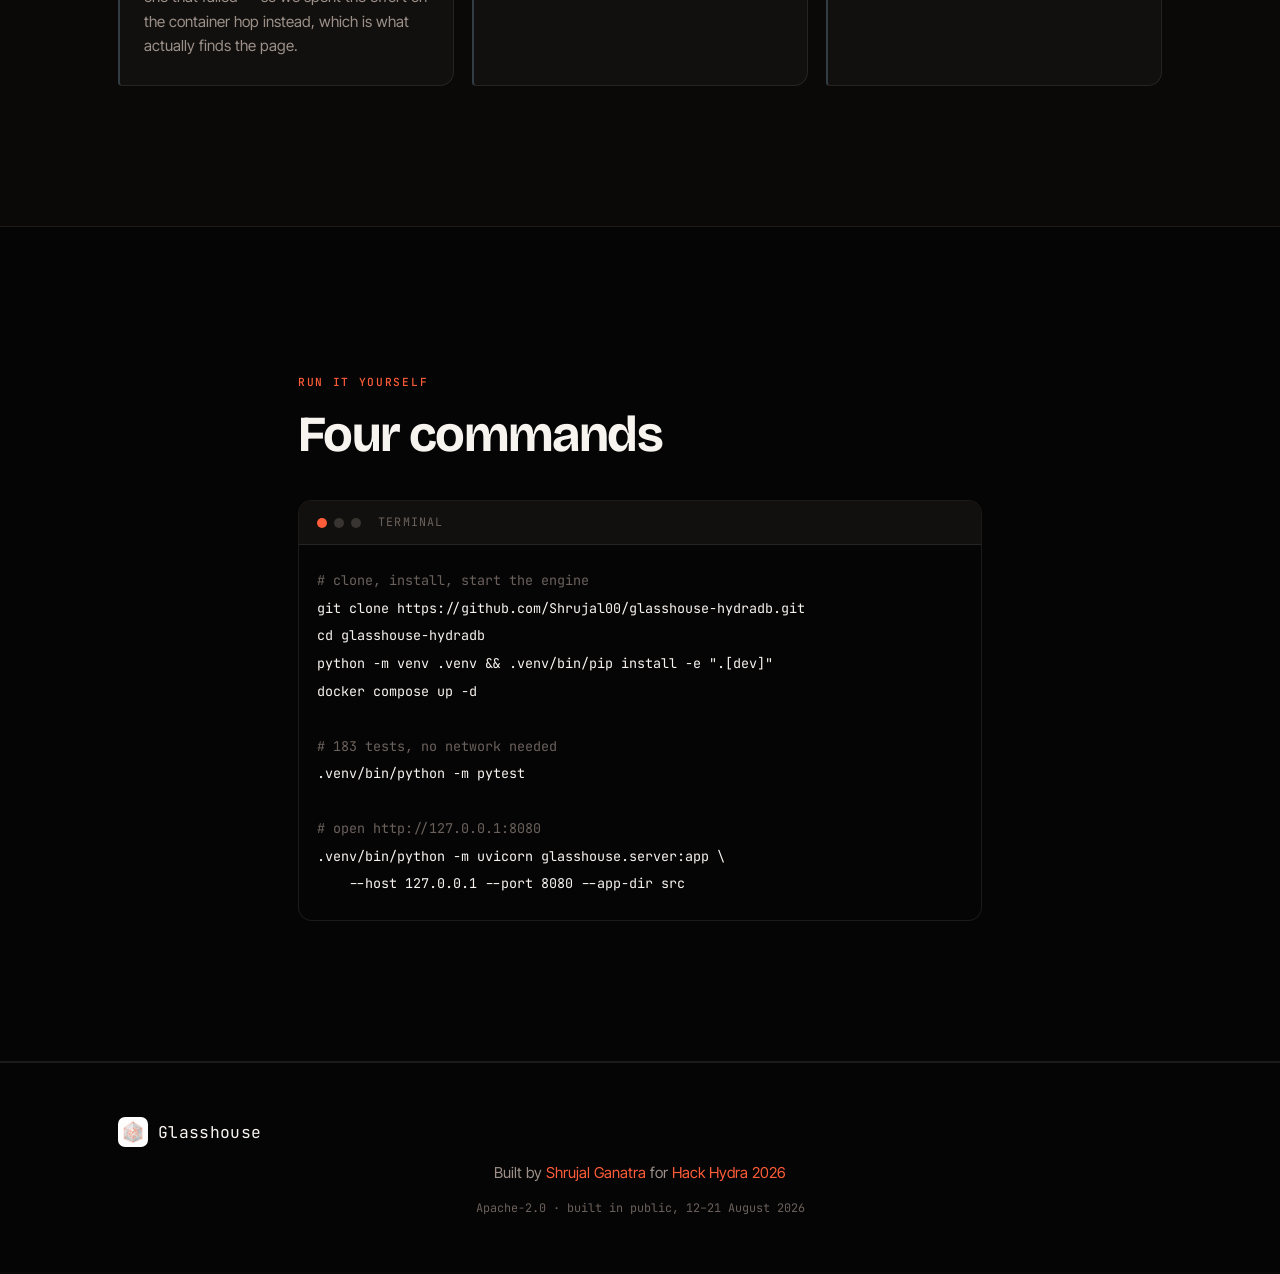
==== commit d28c0b2f: "Name the entrance that failed instead of the whole category, and show the three that work" ====
--- a/showcase/index.html
+++ b/showcase/index.html
@@ -22,6 +22,7 @@
       <a href="#funnel">The funnel</a>
       <a href="#refuse">Refusal</a>
       <a href="#hydra">HydraDB</a>
+      <a href="#entrances">Retrieval</a>
       <a href="#results">Results</a>
     </nav>
     <a href="https://github.com/Shrujal00/glasshouse-hydradb" target="_blank" rel="noopener" class="btn btn-ghost">GitHub</a>
@@ -34,6 +35,7 @@
     <a href="#funnel">The funnel</a>
     <a href="#refuse">Refusal</a>
     <a href="#hydra">HydraDB</a>
+      <a href="#entrances">Retrieval</a>
     <a href="#results">Results</a>
     <a href="https://github.com/Shrujal00/glasshouse-hydradb" target="_blank" rel="noopener">GitHub</a>
   </nav>
@@ -234,8 +236,54 @@
   </div>
 </section>
 
+<!-- ══ ENTRANCES ══ -->
+<section class="sec" id="entrances">
+  <div class="wrap">
+    <span class="eyebrow anim">How a question finds its page</span>
+    <h2 class="anim">Four ways in. <span class="accent">Two of them are hops.</span></h2>
+    <p class="sub anim">Every question is run through all four at once, and the trace records which one actually found the document — so the graph has to earn its place on every single answer.</p>
+
+    <div class="ents">
+      <div class="ent anim" style="--d:.05s">
+        <span class="ent-k">keyword</span>
+        <span class="ent-n">BM25 over 511,962 documents</span>
+        <span class="ent-d">The baseline. Fails when the question and the page share no words.</span>
+      </div>
+      <div class="ent graph anim" style="--d:.1s">
+        <span class="ent-k">graph · identity</span>
+        <span class="ent-n">one hop · 0.09s</span>
+        <span class="ent-d"><code>elliot price</code> becomes six written forms, including two typo'd domains, before search ever runs.</span>
+      </div>
+      <div class="ent graph anim" style="--d:.15s">
+        <span class="ent-k">graph · container</span>
+        <span class="ent-n">159,030 → 6 documents</span>
+        <span class="ent-d">The question names a <i>place</i>, not a word. HydraDB walks to the folder and hands back only what is inside it.</span>
+      </div>
+      <div class="ent dead anim" style="--d:.2s">
+        <span class="ent-k">person → documents</span>
+        <span class="ent-n">never added the right page</span>
+        <span class="ent-d">Measured across 570 questions, and dropped. Kept in the trace so you can watch it not fire.</span>
+      </div>
+    </div>
+
+    <div class="trace anim" style="--d:.25s">
+      <div class="trace-hd"><span>live trace</span><span class="trace-q">…which published page by Elliot Price contains copy-paste templates…</span></div>
+<pre><code><span class="c">expanded</span>   elliot price → 6 written forms
+<span class="c">containers</span> entrance: <b>"hydradb"</b>  confluence:folder:customer-success-and-support
+<span class="c">          </span> 236 documents in the folder, <b>16 of 20</b> shown reached only this way
+<span class="c">graph_doc</span>  hops: 1   Entity-[:MENTIONED_IN]-&gt;Document
+<span class="c">graded</span>     <b>5 / 6</b> required facts supported</code></pre>
+    </div>
+
+    <p class="statement small anim" style="--d:.3s">
+      The question names no person and its words appear nowhere in the page body.
+      <span class="hl">Keyword search cannot find it. The hop can.</span>
+    </p>
+  </div>
+</section>
+
 <!-- ══ RESULTS ══ -->
-<section class="sec" id="results">
+<section class="sec alt" id="results">
   <div class="wrap">
     <span class="eyebrow anim">Measured, not estimated</span>
     <h2 class="anim">Graded against a key<br>the system <span class="accent">cannot see</span></h2>
@@ -274,7 +322,7 @@
 </section>
 
 <!-- ══ NEGATIVE RESULTS ══ -->
-<section class="sec alt" id="honest">
+<section class="sec" id="honest">
   <div class="wrap">
     <span class="eyebrow anim">Honest engineering</span>
     <h2 class="anim">What <span class="accent">didn't</span> work</h2>
@@ -282,8 +330,8 @@
 
     <div class="grid3">
       <div class="neg anim" style="--d:.05s">
-        <h4>Graph-native retrieval</h4>
-        <p>Seeding search from resolved people opens on 21 of 570 questions and <b>never once added a correct document.</b> The obvious graph-RAG design is the wrong one here, so we built two other entrances instead.</p>
+        <h4>Starting from a person to find documents</h4>
+        <p>Walking <i>person → their documents</i> opens on 21 of 570 questions, and the documents it uniquely added were <b>never the correct ones.</b> One of four entrances, and the only one that failed — so we spent the effort on the container hop instead, which is what actually finds the page.</p>
       </div>
       <div class="neg anim" style="--d:.12s">
         <h4>Letting a model rewrite the question</h4>
@@ -298,7 +346,7 @@
 </section>
 
 <!-- ══ RUN IT ══ -->
-<section class="sec" id="run">
+<section class="sec alt" id="run">
   <div class="wrap narrow">
     <span class="eyebrow anim">Run it yourself</span>
     <h2 class="anim">Four commands</h2>
--- a/showcase/styles.css
+++ b/showcase/styles.css
@@ -599,3 +599,75 @@
   .tools span + span { border-left: 0; }
   .pair { gap: 24px; }
 }
+
+/* ── the four entrances ─────────────────────────────────── */
+
+.ents {
+  display: grid;
+  grid-template-columns: repeat(2, 1fr);
+  gap: 14px;
+  margin-top: 46px;
+}
+
+.ent {
+  display: grid;
+  gap: 7px;
+  padding: 22px 22px 20px;
+  border: 1px solid var(--line);
+  border-left: 2px solid var(--line-hard);
+  border-radius: 4px var(--r) var(--r) 4px;
+  background: var(--ink-raise);
+}
+.ent.graph { border-left-color: var(--flame); }
+.ent.dead  { border-left-color: var(--halt-line); opacity: .72; }
+
+.ent-k {
+  font-family: var(--mono); font-size: 0.7rem; font-weight: 500;
+  letter-spacing: 0.13em; text-transform: uppercase; color: var(--faint);
+}
+.ent.graph .ent-k { color: var(--flame); }
+.ent.dead  .ent-k { color: var(--halt); }
+
+.ent-n {
+  font-family: var(--mono); font-size: 1.02rem; font-weight: 700;
+  letter-spacing: -0.02em; color: var(--paper);
+  font-variant-numeric: tabular-nums;
+}
+.ent.dead .ent-n { color: var(--halt); text-decoration: line-through; text-decoration-thickness: 1px; }
+
+.ent-d { font-size: 0.93rem; color: var(--mute); }
+.ent-d code { color: var(--paper); background: rgba(255,238,228,.06); padding: 1px 5px; border-radius: 4px; }
+
+/* ── live trace ─────────────────────────────────────────── */
+
+.trace {
+  margin-top: 22px;
+  border: 1px solid var(--flame-line);
+  border-radius: var(--r);
+  background: var(--ink-sink);
+  overflow: hidden;
+}
+.trace-hd {
+  display: flex; align-items: baseline; gap: 14px; flex-wrap: wrap;
+  padding: 12px 20px;
+  border-bottom: 1px solid var(--line);
+  background: var(--flame-dim);
+}
+.trace-hd > span:first-child {
+  font-family: var(--mono); font-size: 0.7rem; font-weight: 700;
+  letter-spacing: 0.13em; text-transform: uppercase; color: var(--flame);
+}
+.trace-q { font-size: 0.85rem; color: var(--mute); font-style: italic; }
+
+.trace pre { padding: 20px; overflow-x: auto; }
+.trace code {
+  font-family: var(--mono); font-size: 0.82rem; line-height: 1.9;
+  color: var(--paper); white-space: pre;
+}
+.trace .c { color: var(--flame); }
+.trace b  { color: var(--paper); background: var(--flame-dim); padding: 1px 5px; border-radius: 3px; }
+
+@media (max-width: 760px) {
+  .ents { grid-template-columns: 1fr; }
+  .trace code { font-size: 0.74rem; }
+}
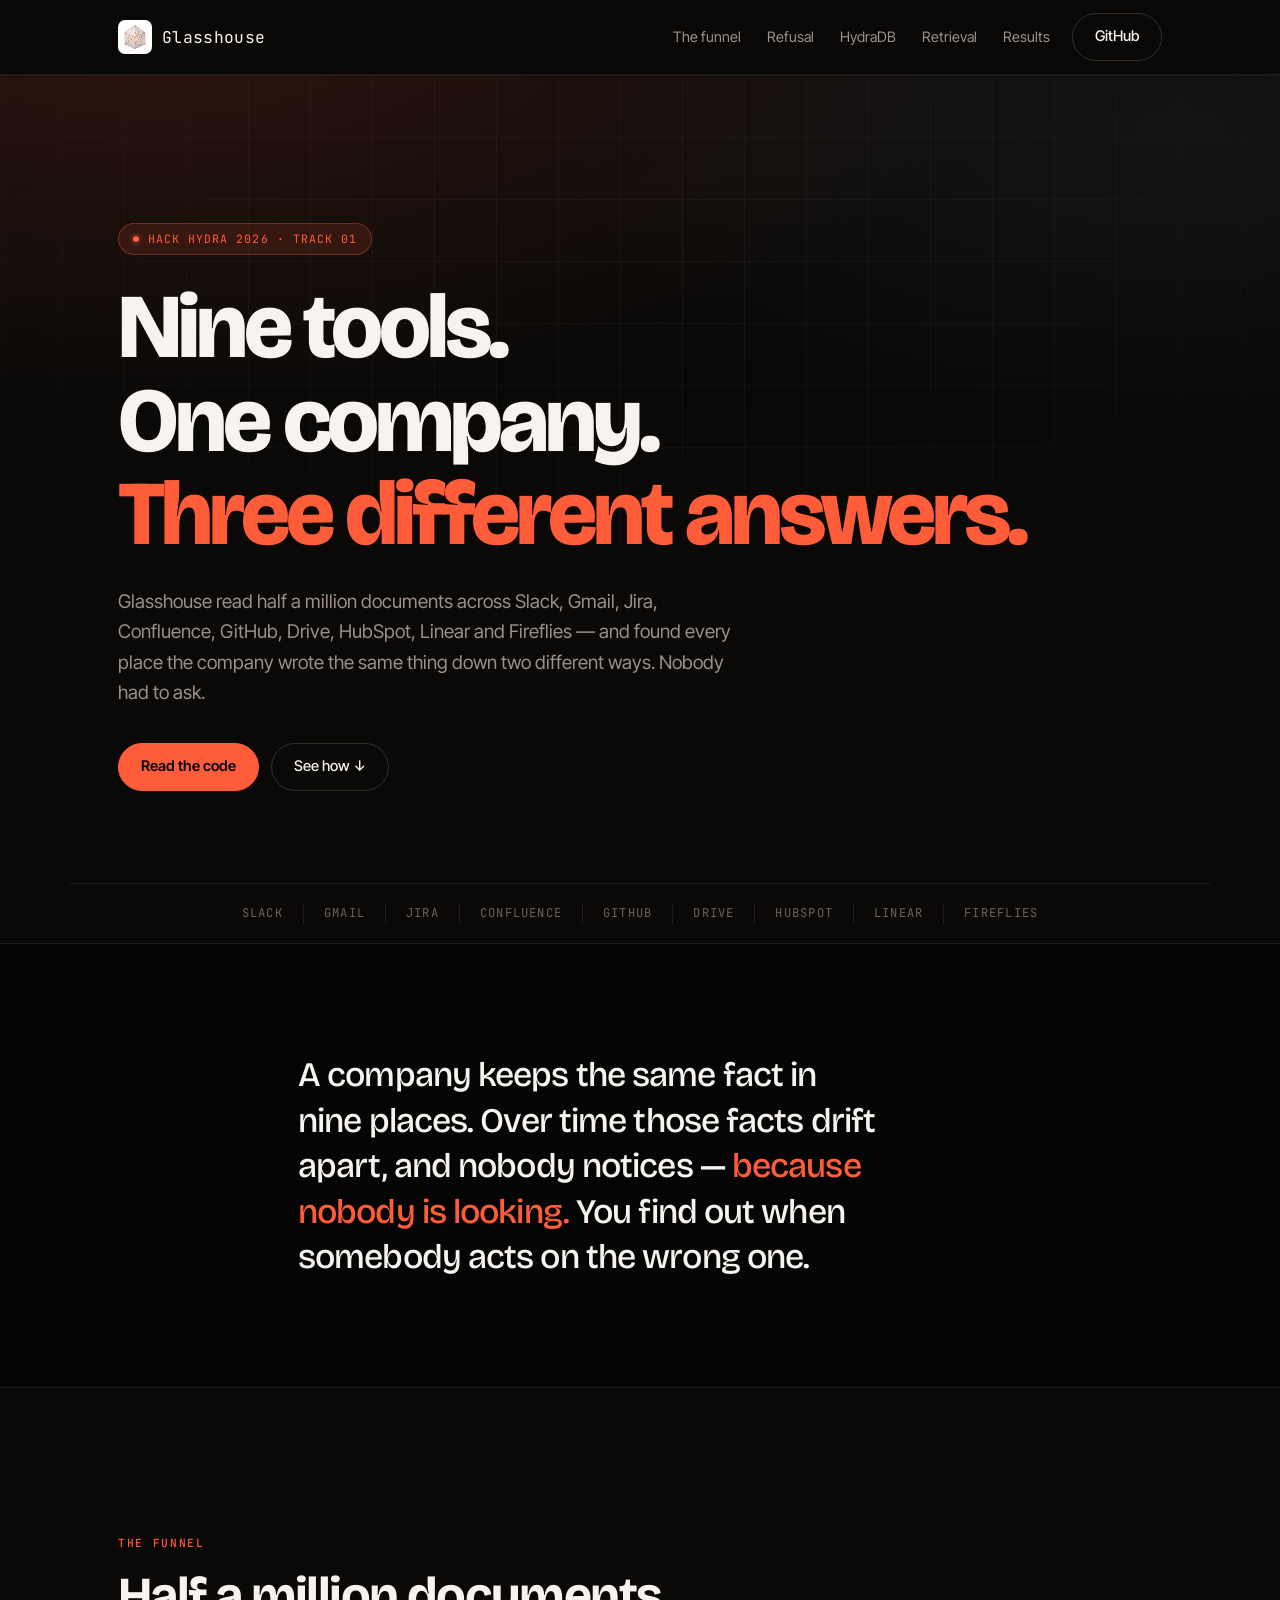
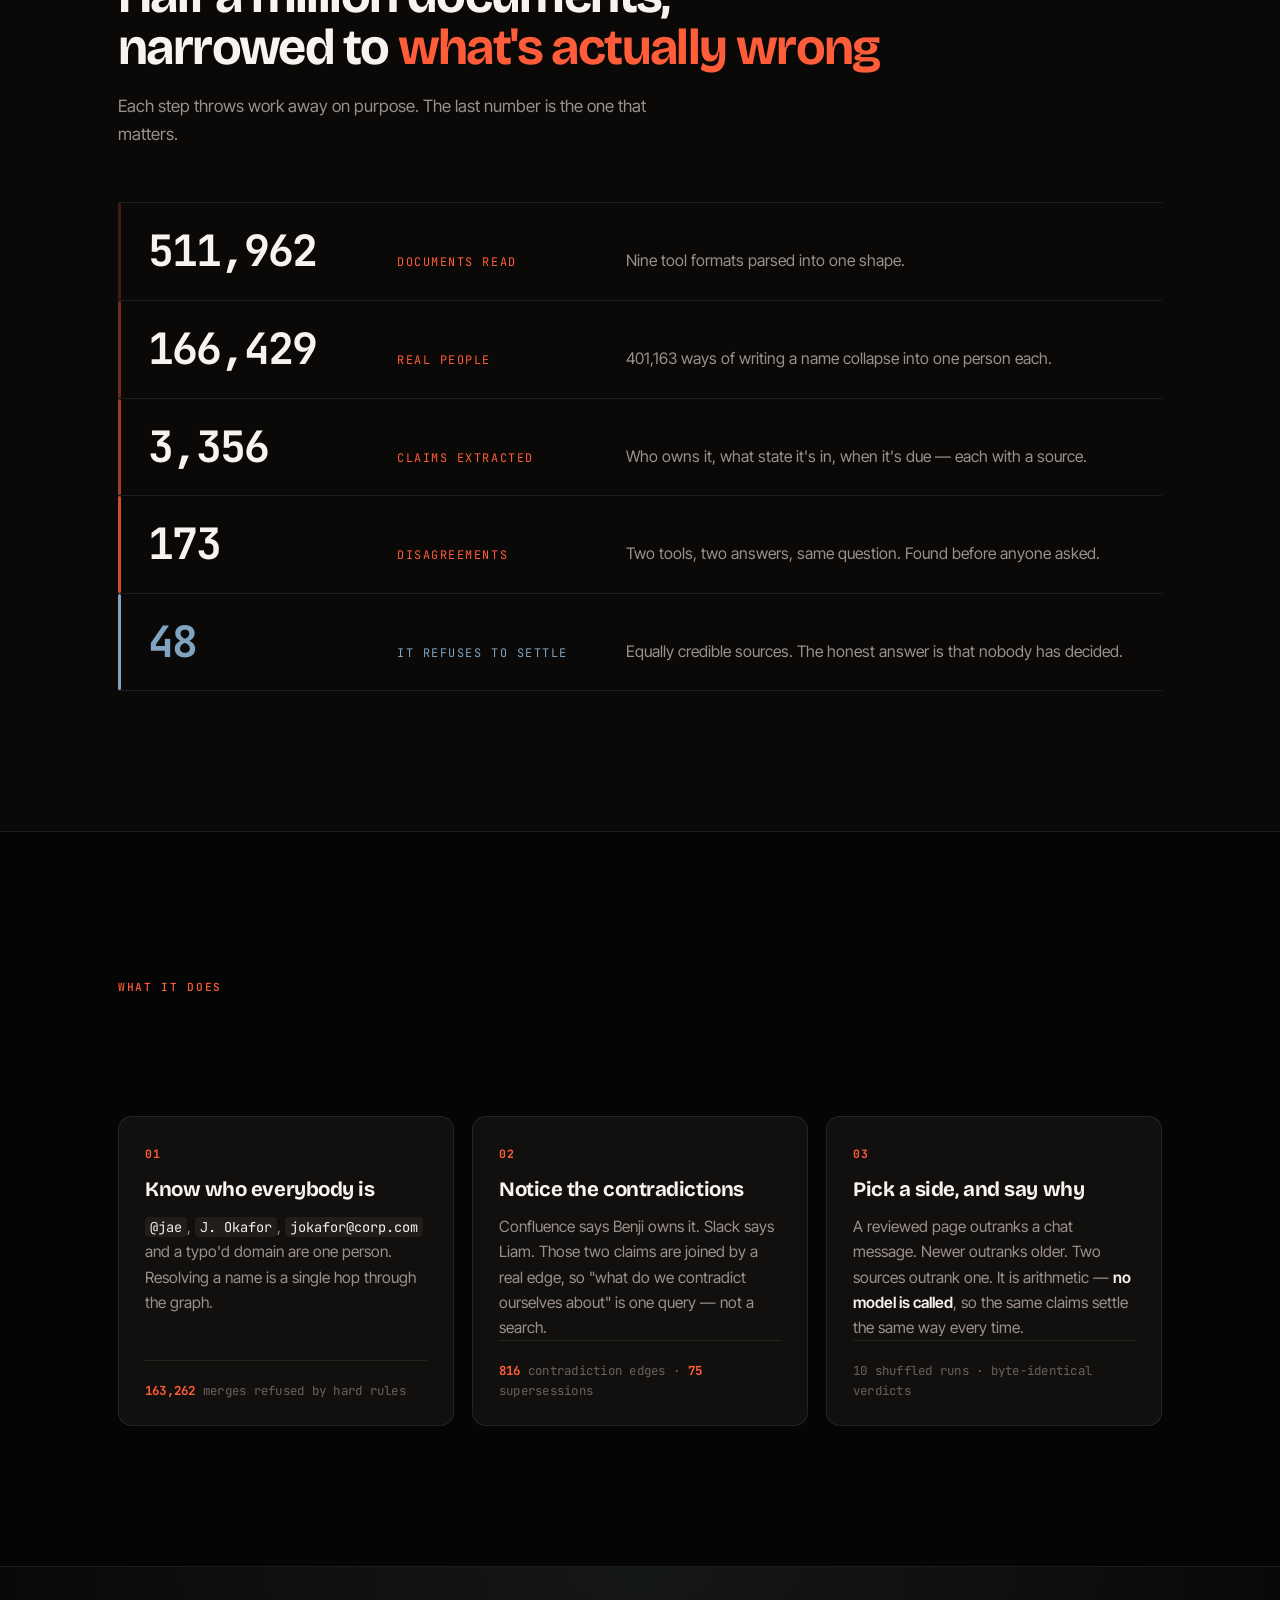
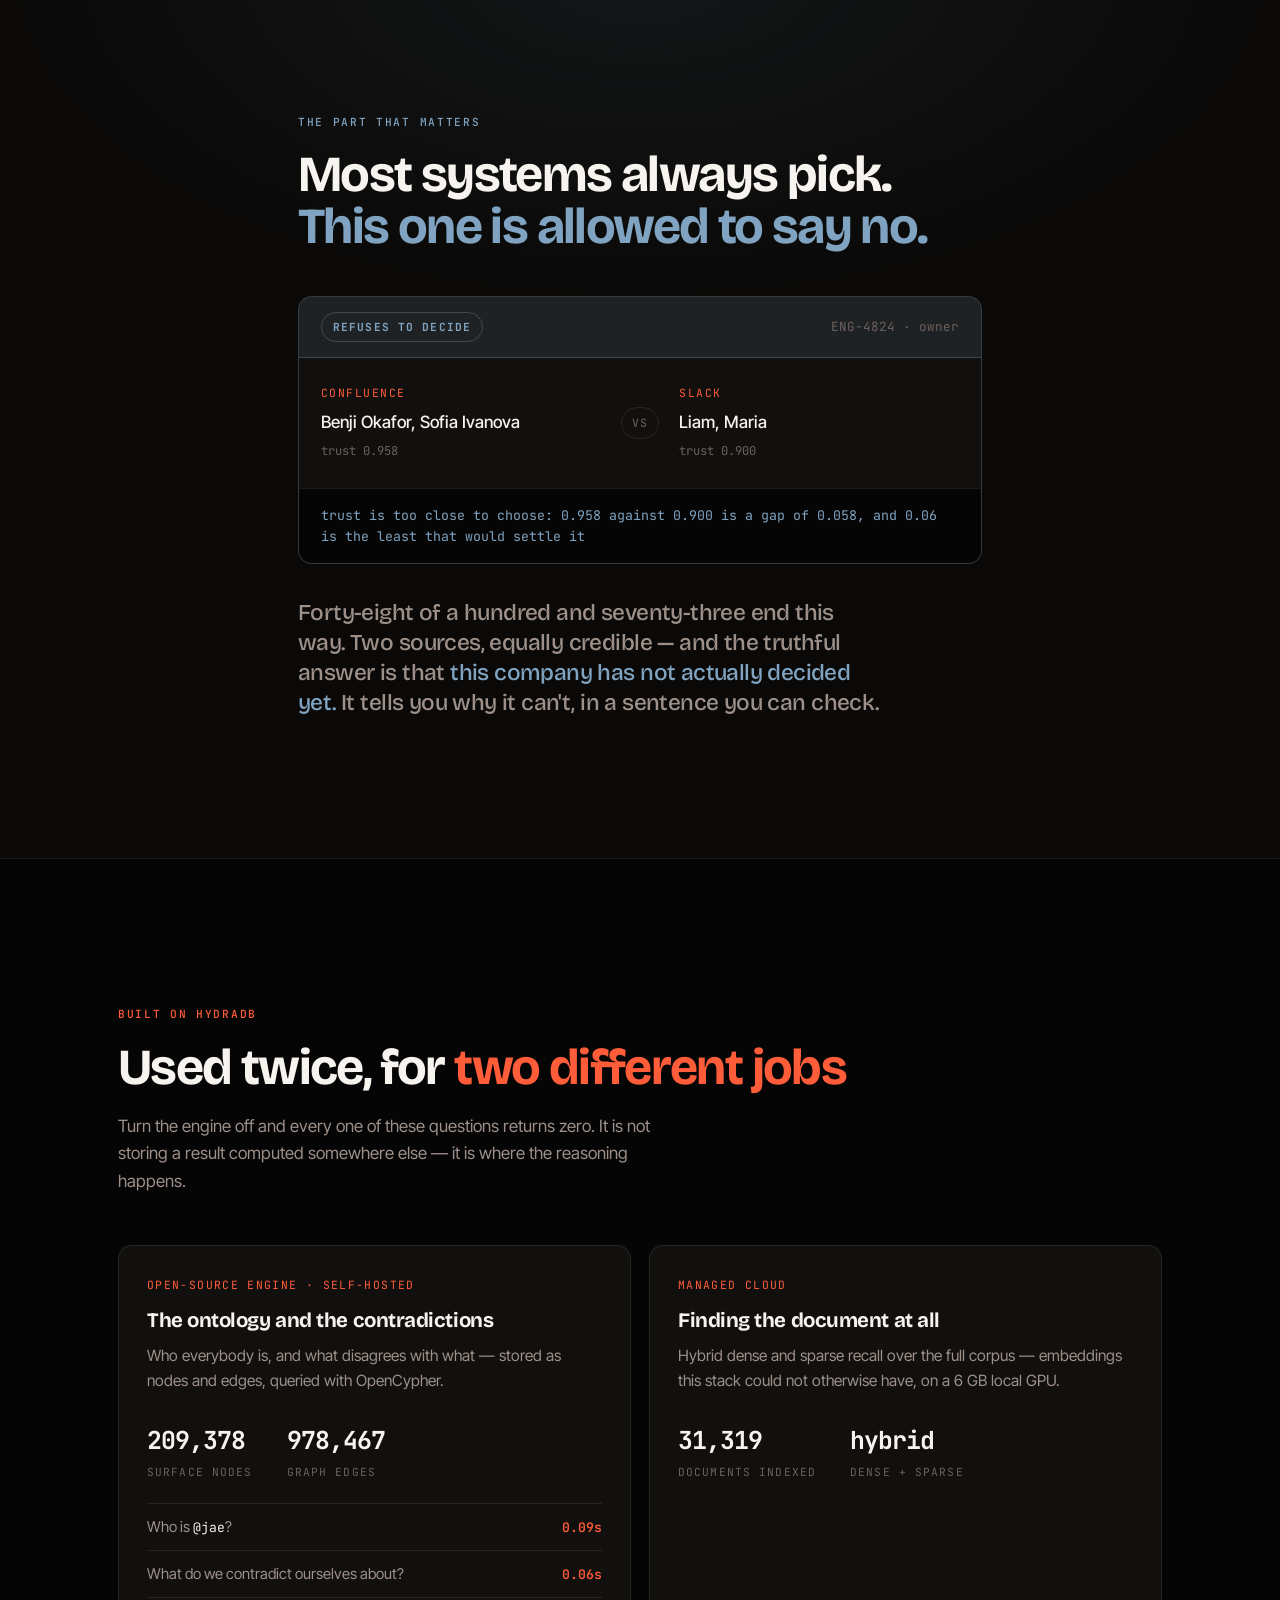
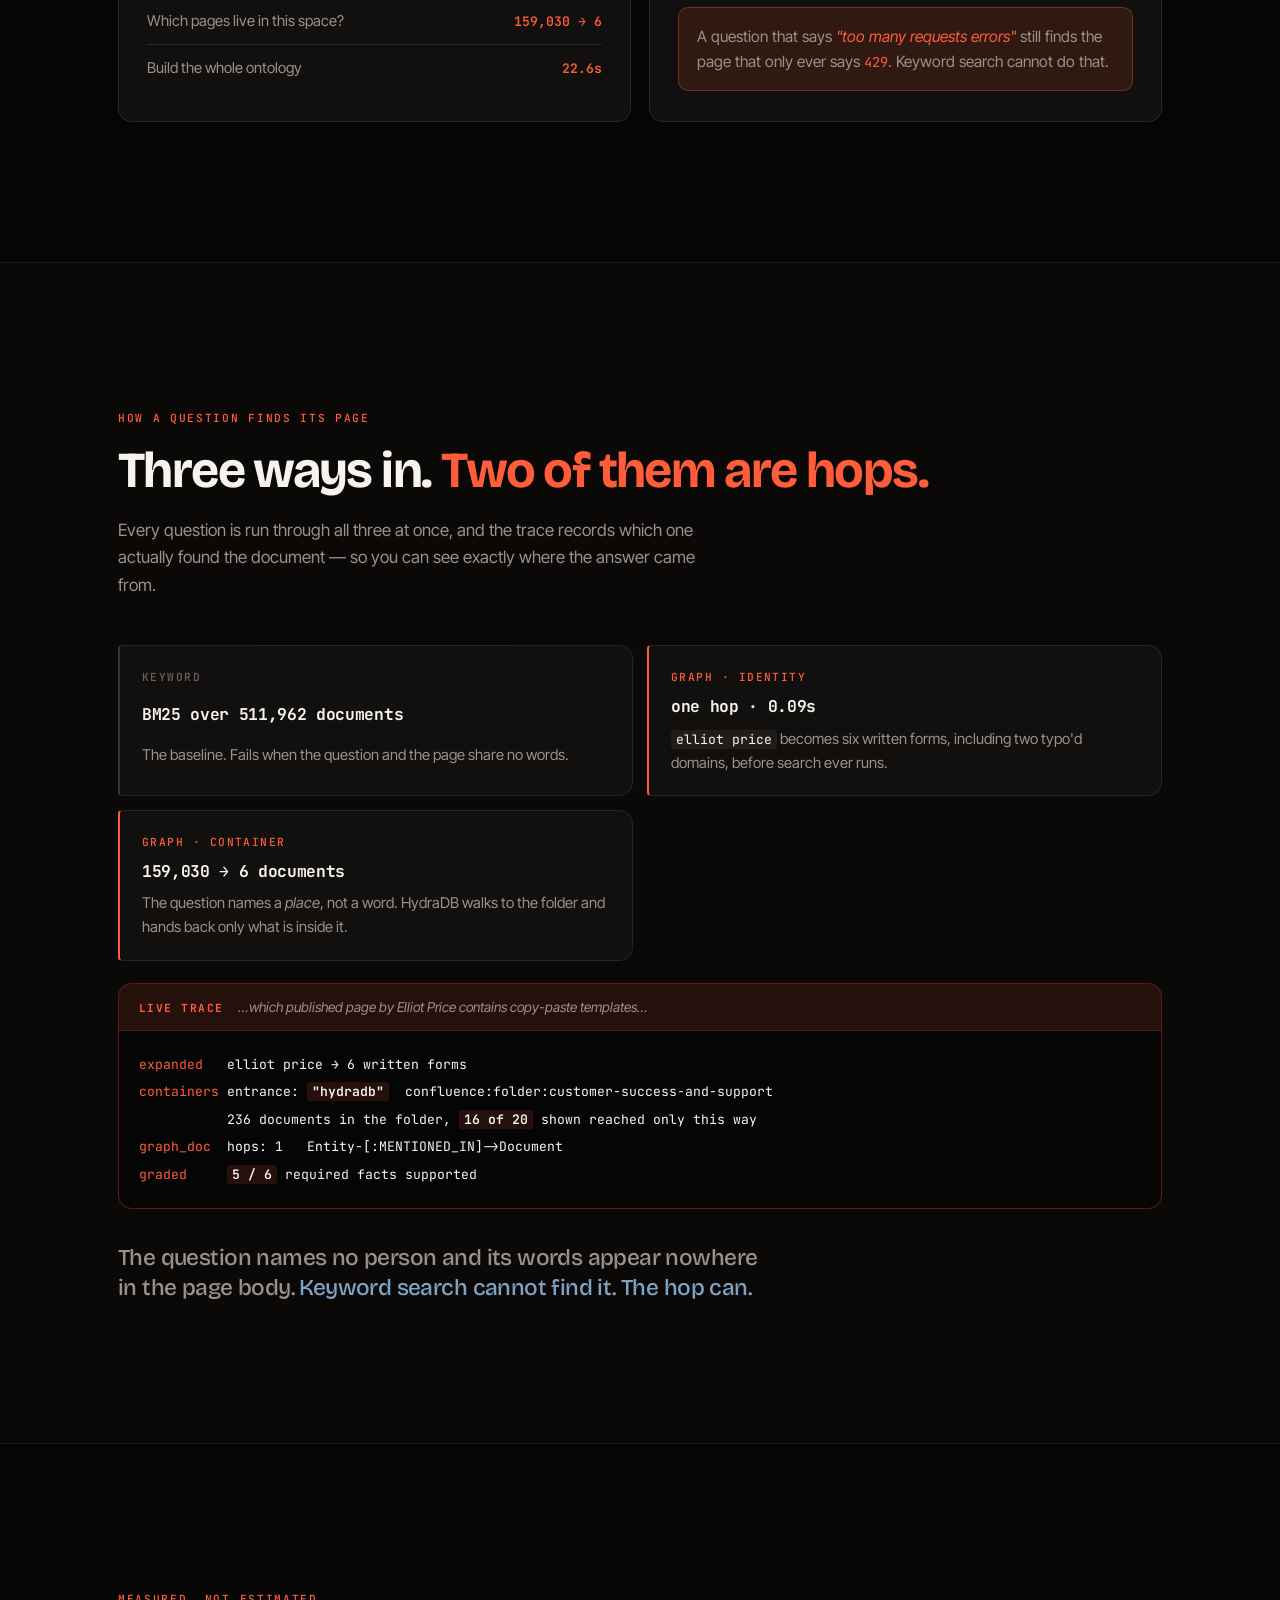
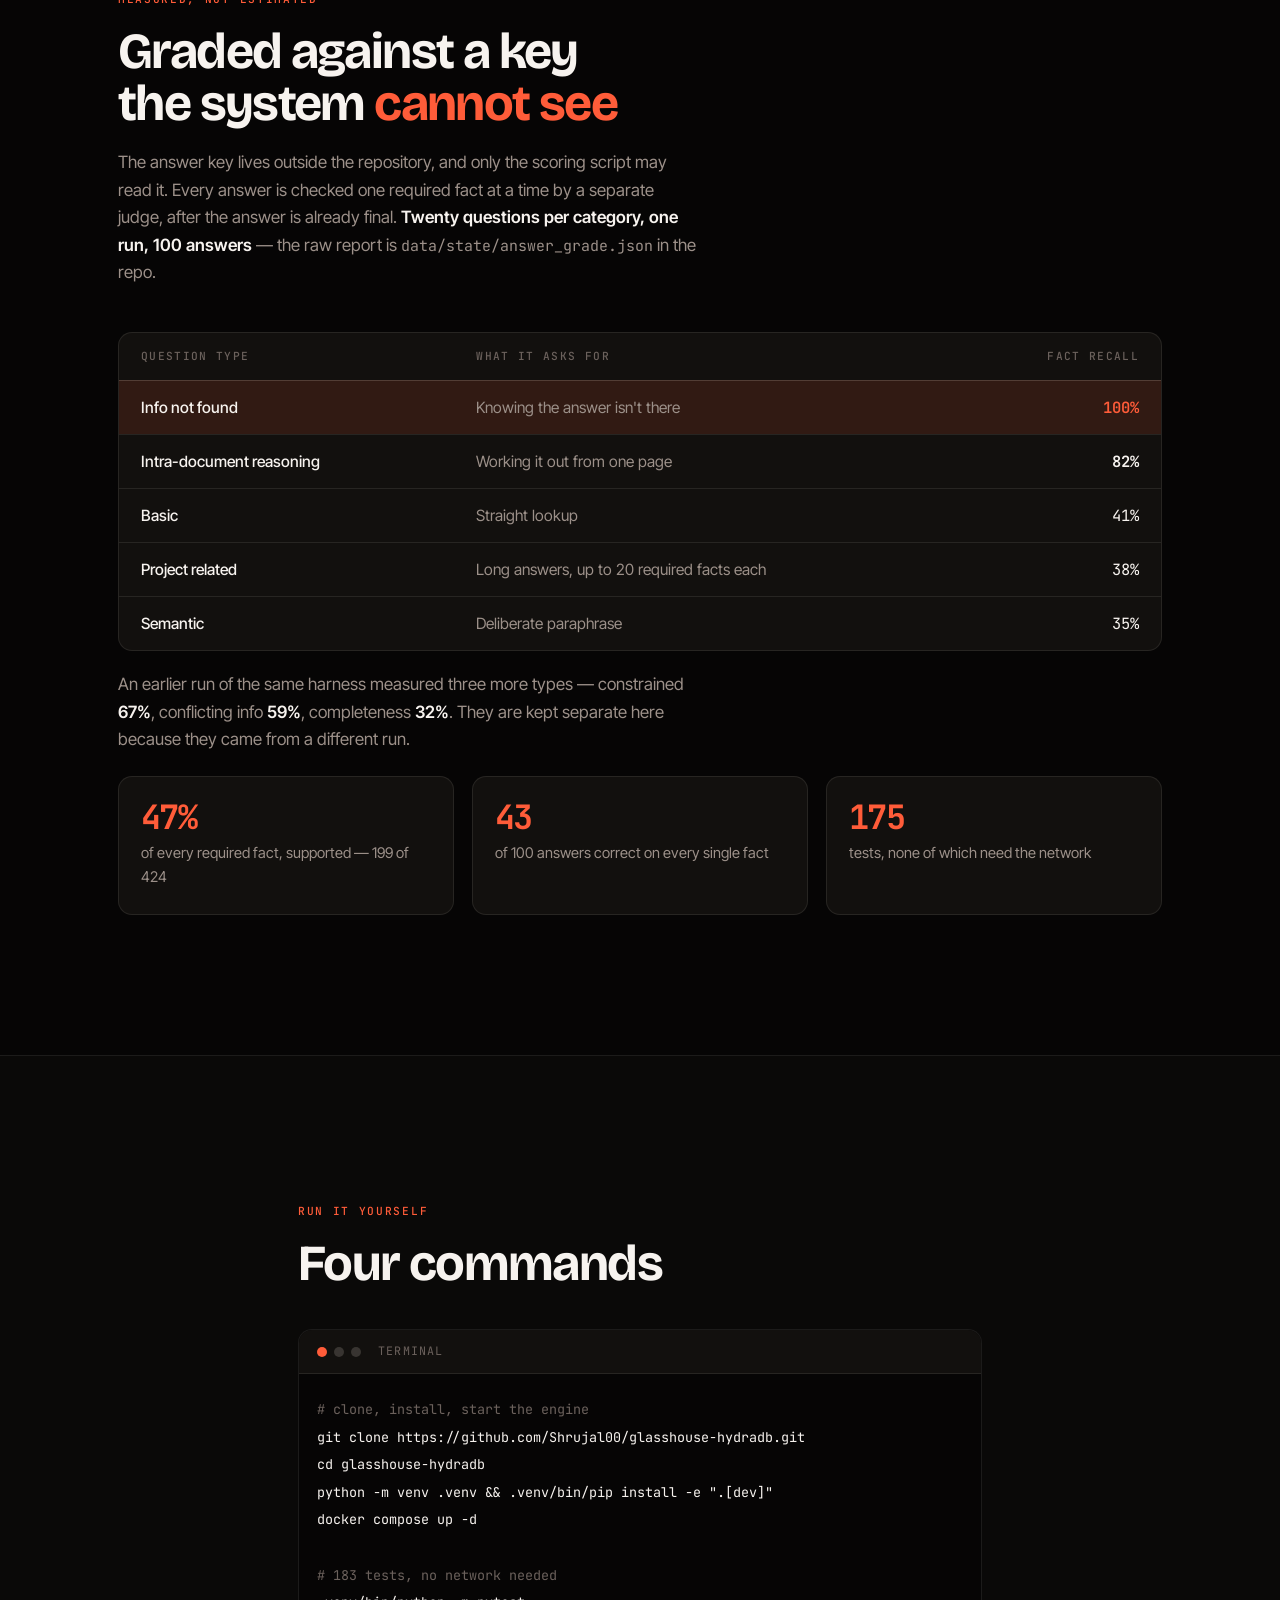
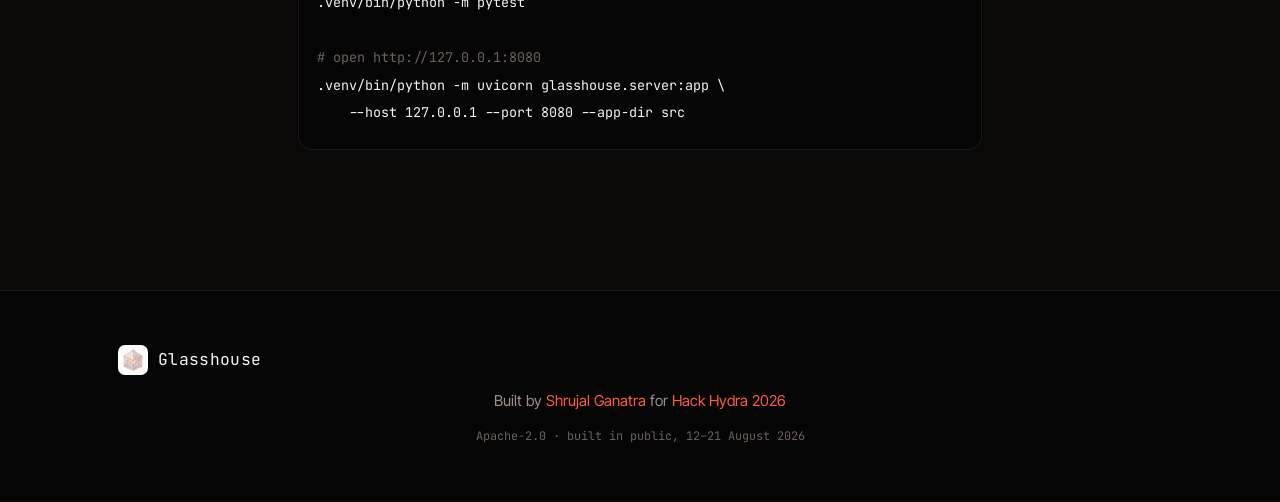
==== commit ce4c950b: "Tighten the showcase page and trim unused styles" ====
--- a/showcase/index.html
+++ b/showcase/index.html
@@ -240,8 +240,8 @@
 <section class="sec" id="entrances">
   <div class="wrap">
     <span class="eyebrow anim">How a question finds its page</span>
-    <h2 class="anim">Four ways in. <span class="accent">Two of them are hops.</span></h2>
-    <p class="sub anim">Every question is run through all four at once, and the trace records which one actually found the document — so the graph has to earn its place on every single answer.</p>
+    <h2 class="anim">Three ways in. <span class="accent">Two of them are hops.</span></h2>
+    <p class="sub anim">Every question is run through all three at once, and the trace records which one actually found the document — so you can see exactly where the answer came from.</p>
 
     <div class="ents">
       <div class="ent anim" style="--d:.05s">
@@ -258,11 +258,6 @@
         <span class="ent-k">graph · container</span>
         <span class="ent-n">159,030 → 6 documents</span>
         <span class="ent-d">The question names a <i>place</i>, not a word. HydraDB walks to the folder and hands back only what is inside it.</span>
-      </div>
-      <div class="ent dead anim" style="--d:.2s">
-        <span class="ent-k">person → documents</span>
-        <span class="ent-n">never added the right page</span>
-        <span class="ent-d">Measured across 570 questions, and dropped. Kept in the trace so you can watch it not fire.</span>
       </div>
     </div>
 
@@ -321,32 +316,8 @@
   </div>
 </section>
 
-<!-- ══ NEGATIVE RESULTS ══ -->
-<section class="sec" id="honest">
-  <div class="wrap">
-    <span class="eyebrow anim">Honest engineering</span>
-    <h2 class="anim">What <span class="accent">didn't</span> work</h2>
-    <p class="sub anim">A negative result that cost a day is worth as much as a feature. Every one of these sounded right.</p>
-
-    <div class="grid3">
-      <div class="neg anim" style="--d:.05s">
-        <h4>Starting from a person to find documents</h4>
-        <p>Walking <i>person → their documents</i> opens on 21 of 570 questions, and the documents it uniquely added were <b>never the correct ones.</b> One of four entrances, and the only one that failed — so we spent the effort on the container hop instead, which is what actually finds the page.</p>
-      </div>
-      <div class="neg anim" style="--d:.12s">
-        <h4>Letting a model rewrite the question</h4>
-        <p>It invents plausible identifiers that appear in no document, and the noise pushes real hits out. Retrieval got <b>worse</b> — 9/30 down to 5/30.</p>
-      </div>
-      <div class="neg anim" style="--d:.19s">
-        <h4>Keeping search in the graph</h4>
-        <p>Keyword search over 511,962 documents is the unanchored scan the engine rejects. It stays in SQLite because we measured it. The graph earns its place elsewhere.</p>
-      </div>
-    </div>
-  </div>
-</section>
-
 <!-- ══ RUN IT ══ -->
-<section class="sec alt" id="run">
+<section class="sec" id="run">
   <div class="wrap narrow">
     <span class="eyebrow anim">Run it yourself</span>
     <h2 class="anim">Four commands</h2>
--- a/showcase/styles.css
+++ b/showcase/styles.css
@@ -517,19 +517,6 @@
 }
 .stat span { font-size: 0.92rem; color: var(--mute); }
 
-/* ── negative results ───────────────────────────────────── */
-
-.neg {
-  padding: 26px 24px;
-  border: 1px solid var(--line);
-  border-left: 2px solid var(--halt-line);
-  border-radius: 4px var(--r) var(--r) 4px;
-  background: var(--ink-raise);
-}
-.neg h4 { margin-bottom: 10px; color: var(--paper); }
-.neg p { font-size: 0.95rem; color: var(--mute); }
-.neg b { color: var(--halt); }
-
 /* ── terminal ───────────────────────────────────────────── */
 
 .term {
@@ -619,21 +606,18 @@
   background: var(--ink-raise);
 }
 .ent.graph { border-left-color: var(--flame); }
-.ent.dead  { border-left-color: var(--halt-line); opacity: .72; }
 
 .ent-k {
   font-family: var(--mono); font-size: 0.7rem; font-weight: 500;
   letter-spacing: 0.13em; text-transform: uppercase; color: var(--faint);
 }
 .ent.graph .ent-k { color: var(--flame); }
-.ent.dead  .ent-k { color: var(--halt); }
 
 .ent-n {
   font-family: var(--mono); font-size: 1.02rem; font-weight: 700;
   letter-spacing: -0.02em; color: var(--paper);
   font-variant-numeric: tabular-nums;
 }
-.ent.dead .ent-n { color: var(--halt); text-decoration: line-through; text-decoration-thickness: 1px; }
 
 .ent-d { font-size: 0.93rem; color: var(--mute); }
 .ent-d code { color: var(--paper); background: rgba(255,238,228,.06); padding: 1px 5px; border-radius: 4px; }
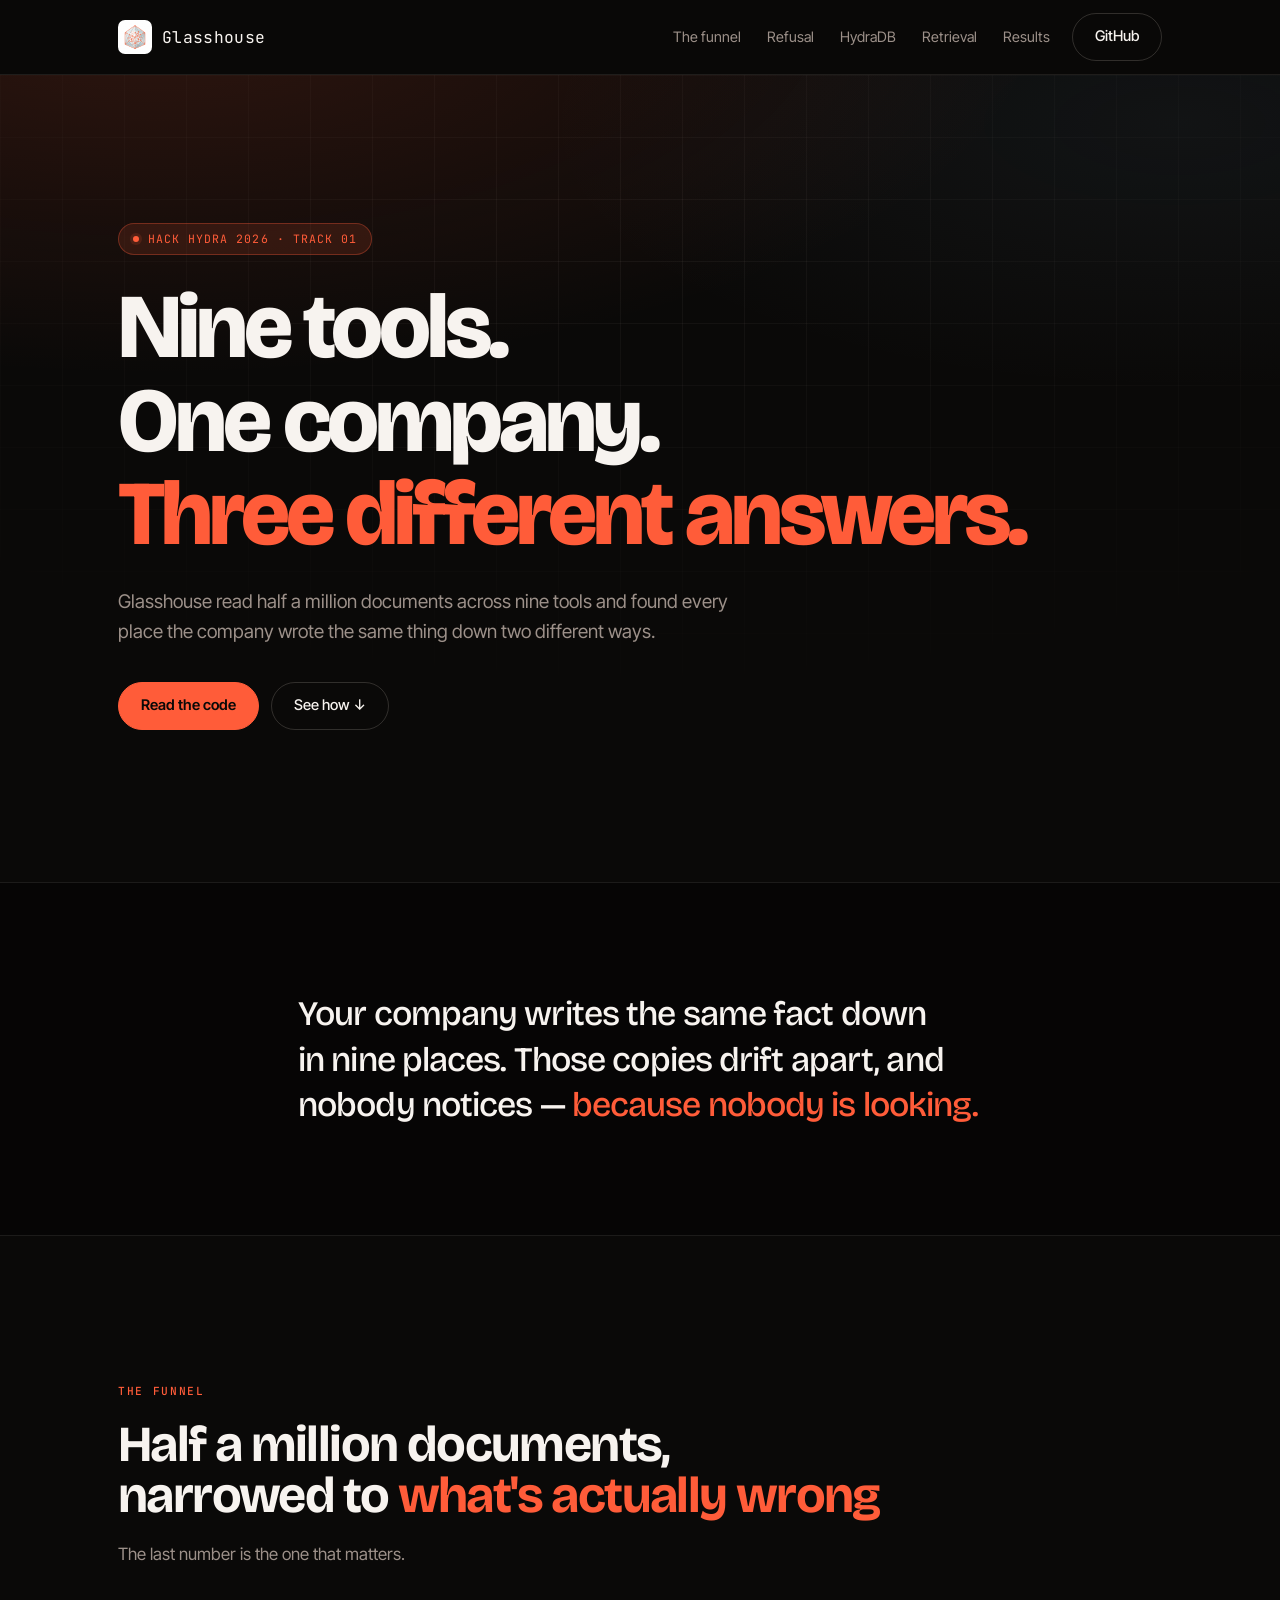
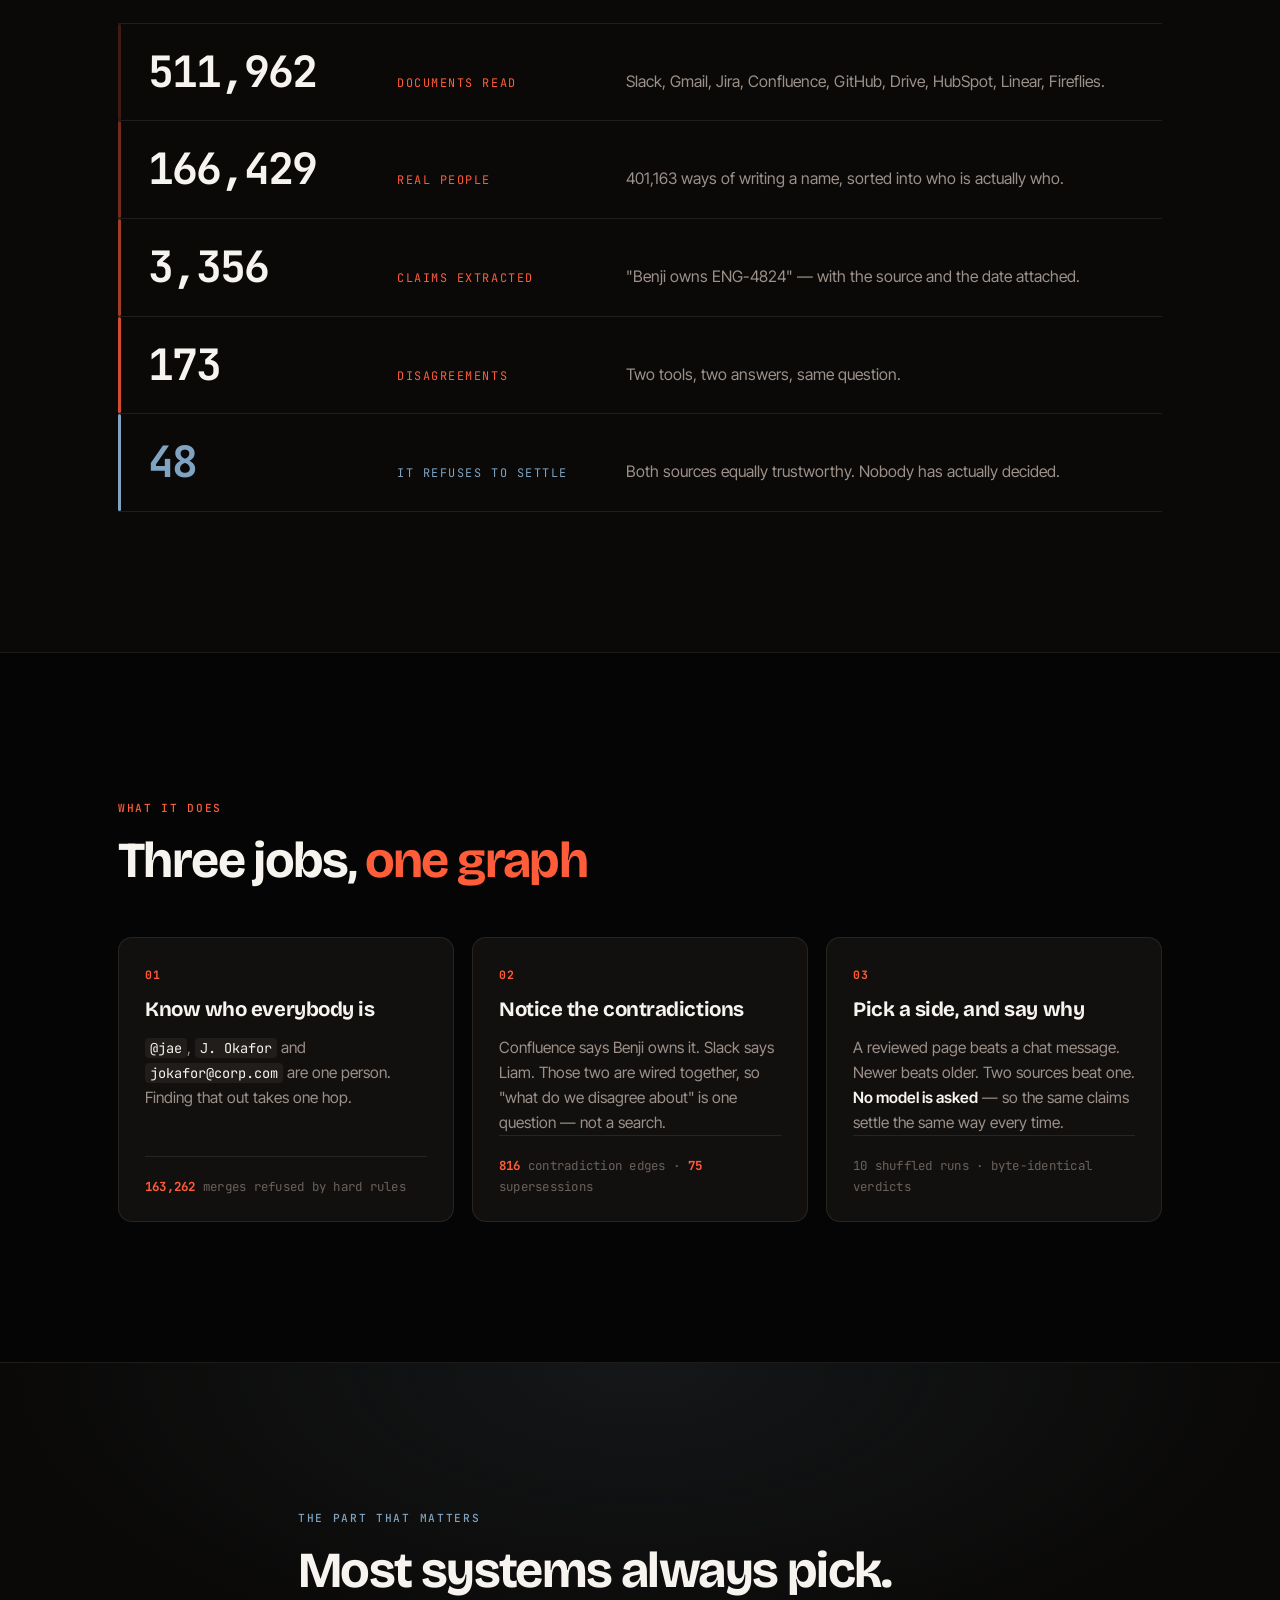
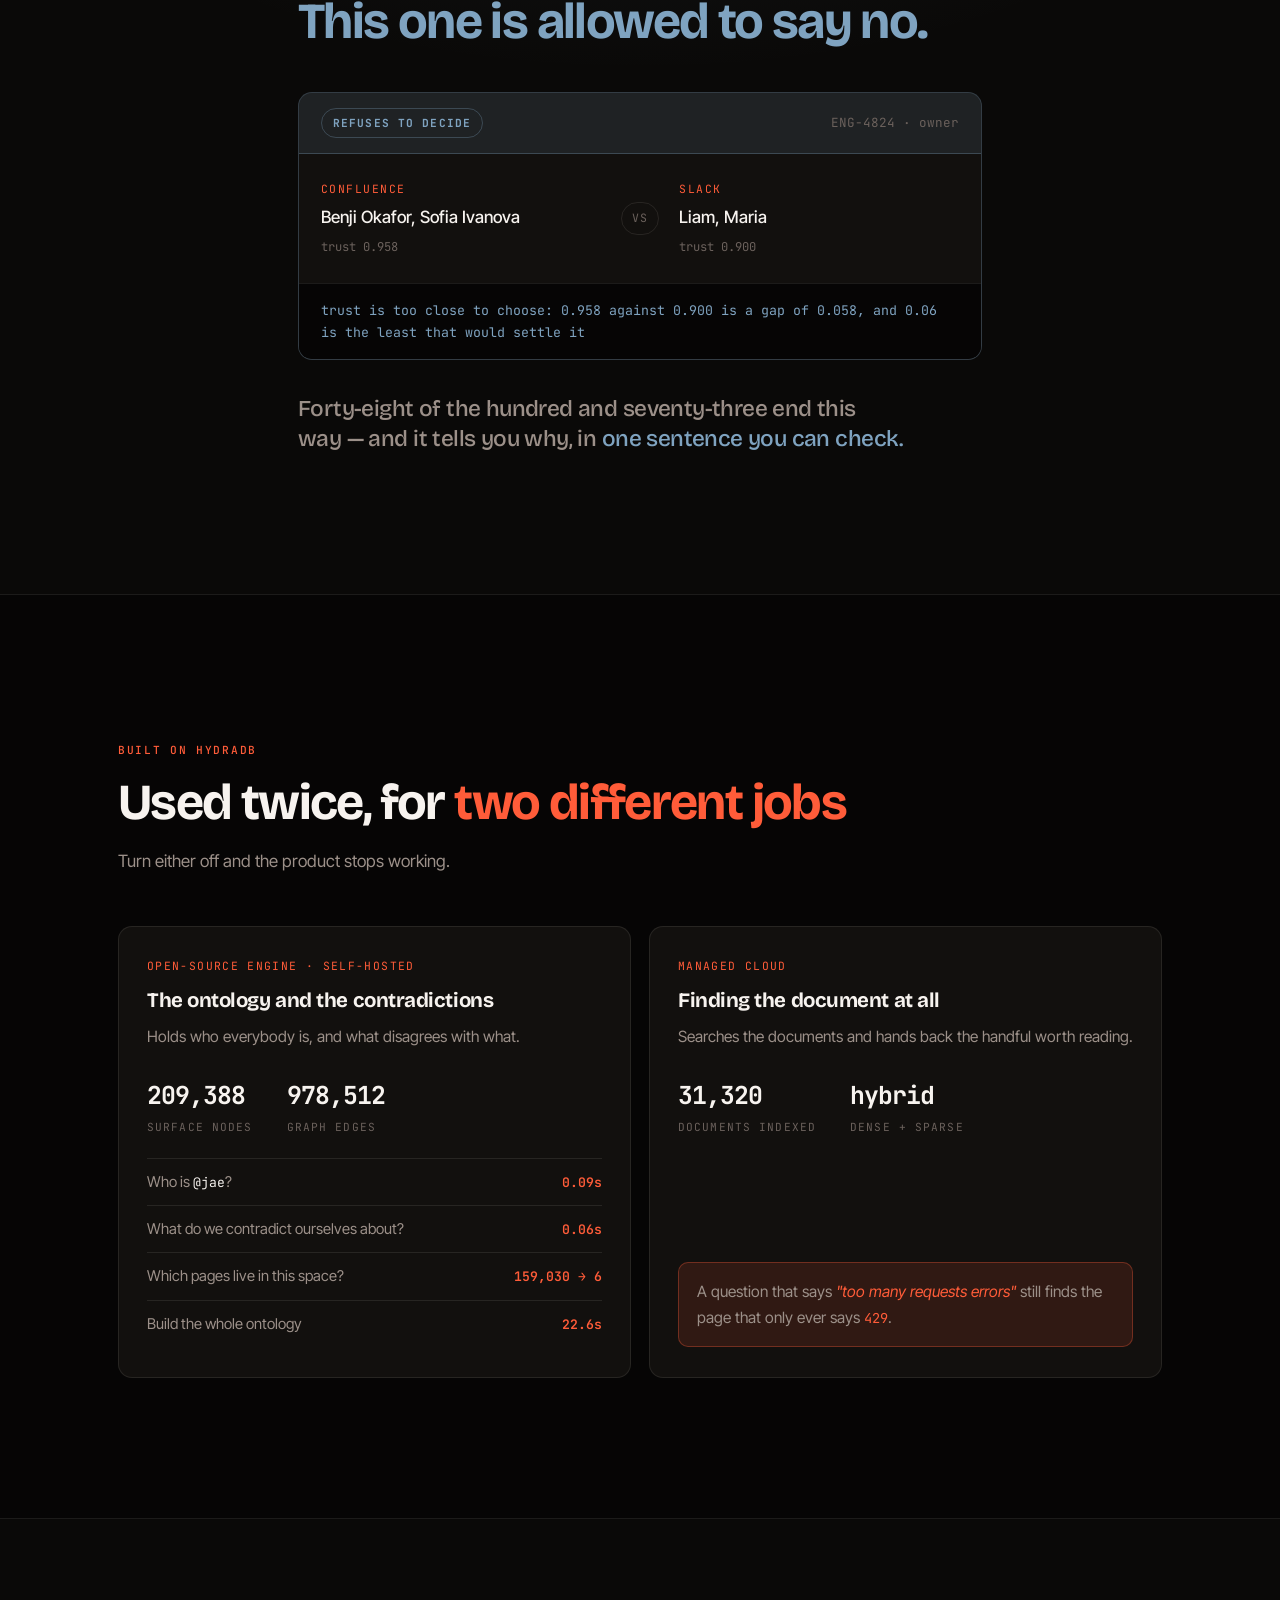
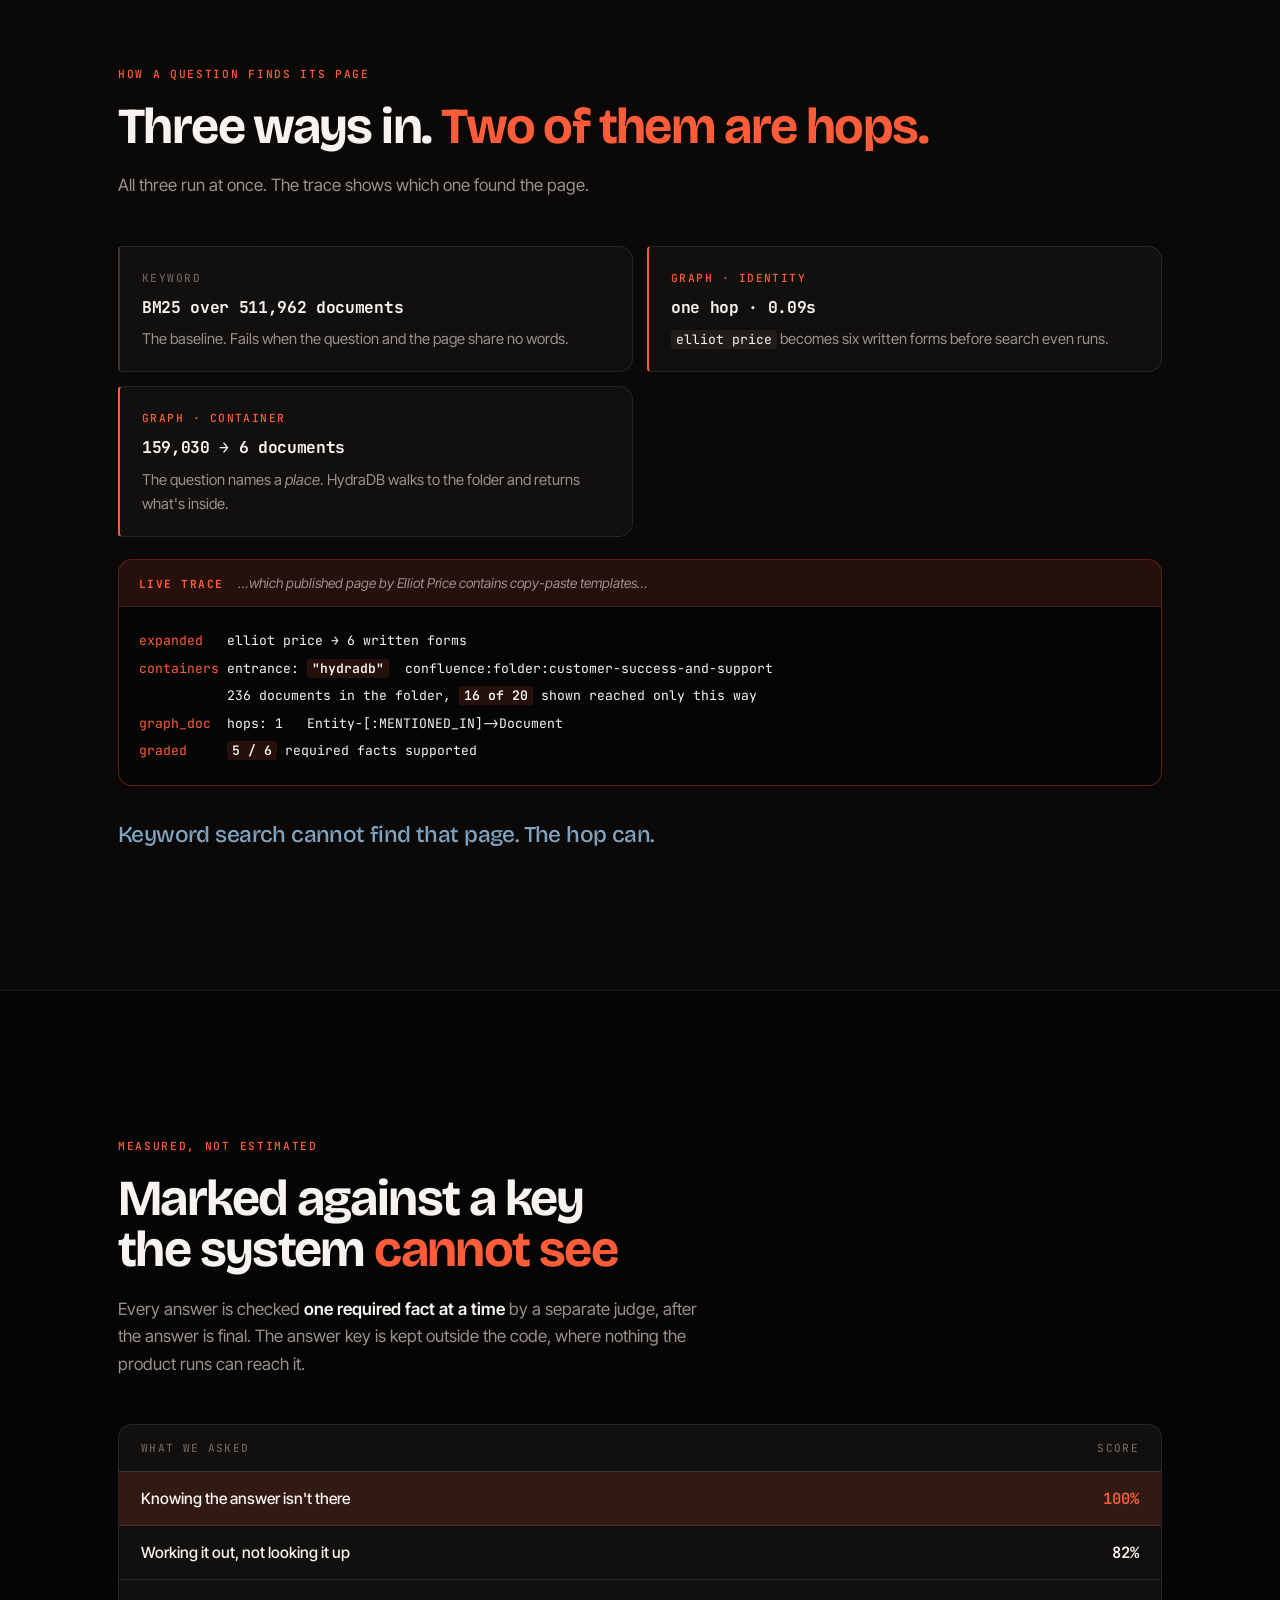
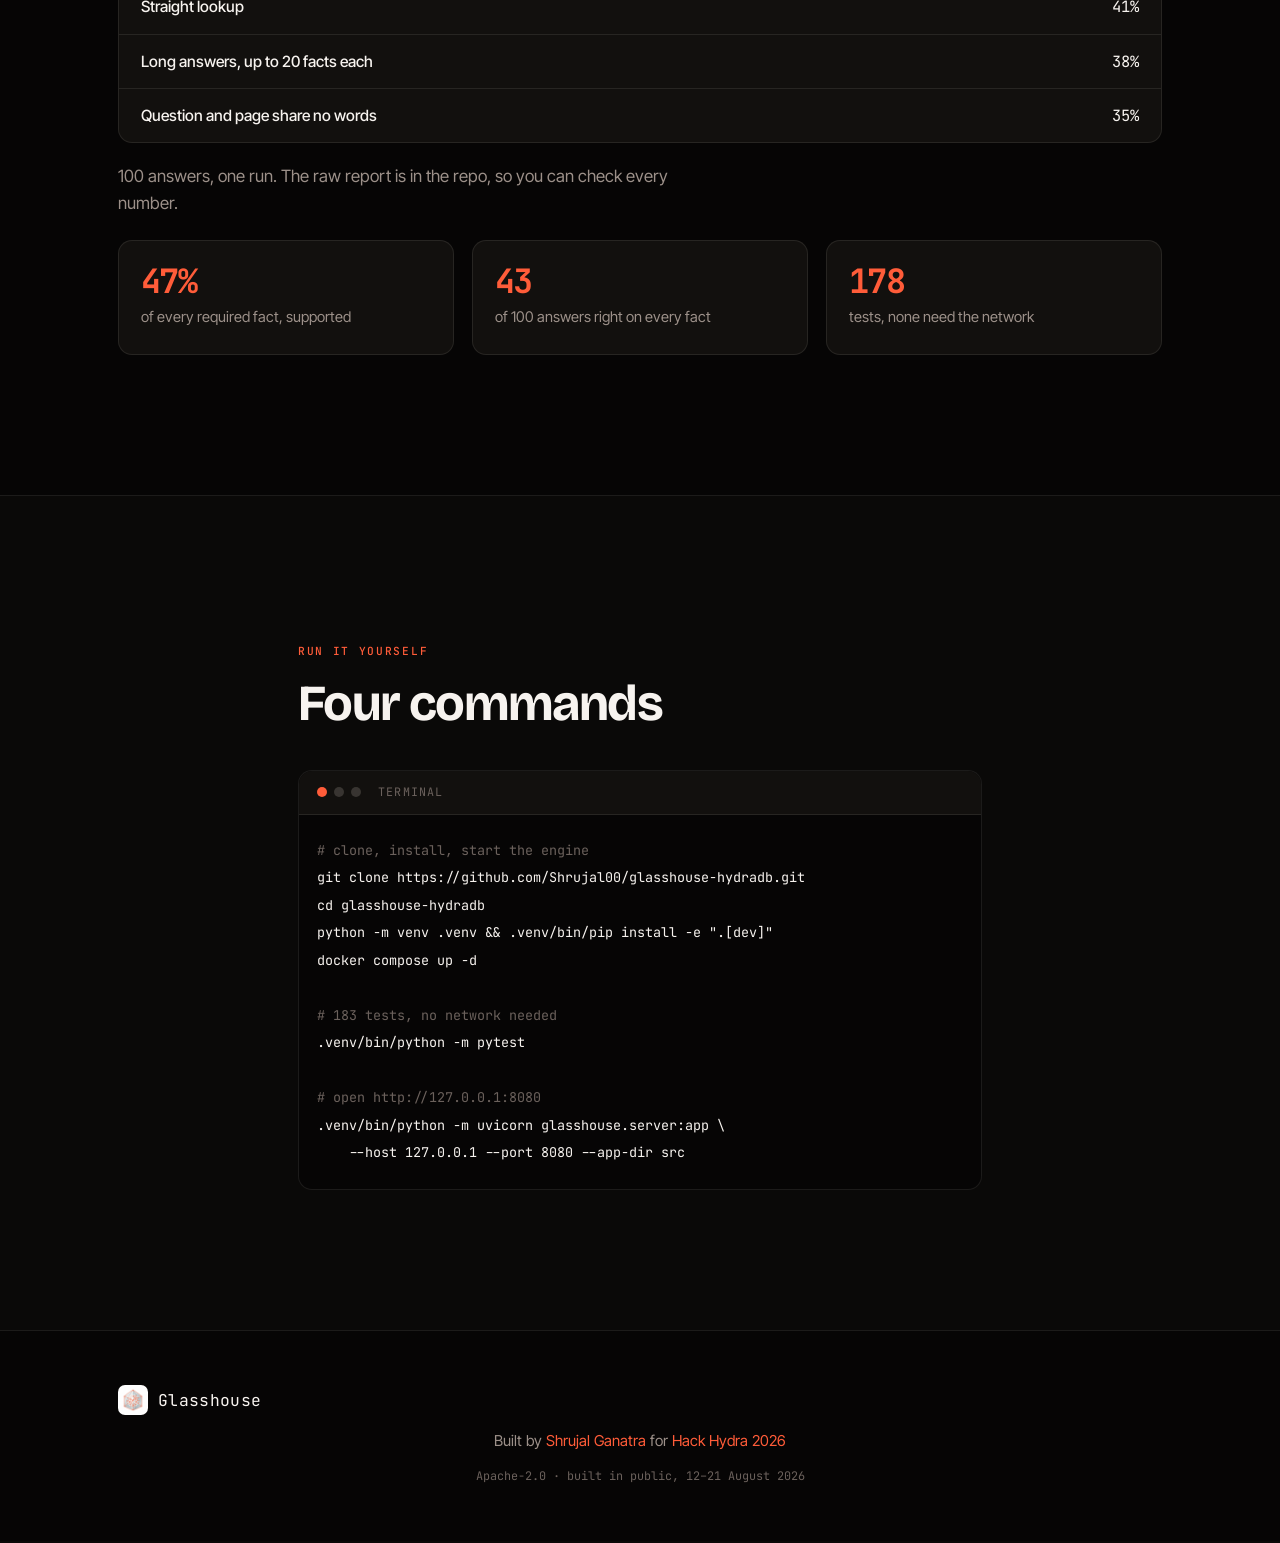
==== commit 4230f7d1: "Rewrite the README and showcase copy in plain language" ====
--- a/showcase/index.html
+++ b/showcase/index.html
@@ -51,9 +51,8 @@
       <em>Three&nbsp;different&nbsp;answers.</em>
     </h1>
     <p class="lede anim" style="--d:.14s">
-      Glasshouse read half a million documents across Slack, Gmail, Jira, Confluence,
-      GitHub, Drive, HubSpot, Linear and Fireflies — and found every place the company
-      wrote the same thing down two different ways. Nobody had to ask.
+      Glasshouse read half a million documents across nine tools and found every place
+      the company wrote the same thing down two different ways.
     </p>
     <div class="row anim" style="--d:.2s">
       <a href="https://github.com/Shrujal00/glasshouse-hydradb" target="_blank" rel="noopener" class="btn btn-solid">Read the code</a>
@@ -70,9 +69,8 @@
 <section class="band">
   <div class="wrap narrow">
     <p class="statement anim">
-      A company keeps the same fact in nine places. Over time those facts drift apart,
+      Your company writes the same fact down in nine places. Those copies drift apart,
       and nobody notices — <span class="hl">because nobody is looking.</span>
-      You find out when somebody acts on the wrong one.
     </p>
   </div>
 </section>
@@ -82,33 +80,33 @@
   <div class="wrap">
     <span class="eyebrow anim">The funnel</span>
     <h2 class="anim">Half a million documents,<br>narrowed to <span class="accent">what's actually wrong</span></h2>
-    <p class="sub anim">Each step throws work away on purpose. The last number is the one that matters.</p>
+    <p class="sub anim">The last number is the one that matters.</p>
 
     <ol class="funnel">
       <li class="anim" style="--d:.05s">
         <span class="fn-n" data-target="511962">0</span>
         <span class="fn-l">documents read</span>
-        <span class="fn-d">Nine tool formats parsed into one shape.</span>
+        <span class="fn-d">Slack, Gmail, Jira, Confluence, GitHub, Drive, HubSpot, Linear, Fireflies.</span>
       </li>
       <li class="anim" style="--d:.1s">
         <span class="fn-n" data-target="166429">0</span>
         <span class="fn-l">real people</span>
-        <span class="fn-d">401,163 ways of writing a name collapse into one person each.</span>
+        <span class="fn-d">401,163 ways of writing a name, sorted into who is actually who.</span>
       </li>
       <li class="anim" style="--d:.15s">
         <span class="fn-n" data-target="3356">0</span>
         <span class="fn-l">claims extracted</span>
-        <span class="fn-d">Who owns it, what state it's in, when it's due — each with a source.</span>
+        <span class="fn-d">"Benji owns ENG-4824" — with the source and the date attached.</span>
       </li>
       <li class="anim" style="--d:.2s">
         <span class="fn-n" data-target="173">0</span>
         <span class="fn-l">disagreements</span>
-        <span class="fn-d">Two tools, two answers, same question. Found before anyone asked.</span>
+        <span class="fn-d">Two tools, two answers, same question.</span>
       </li>
       <li class="anim last" style="--d:.25s">
         <span class="fn-n" data-target="48">0</span>
         <span class="fn-l">it refuses to settle</span>
-        <span class="fn-d">Equally credible sources. The honest answer is that nobody has decided.</span>
+        <span class="fn-d">Both sources equally trustworthy. Nobody has actually decided.</span>
       </li>
     </ol>
   </div>
@@ -125,9 +123,8 @@
         <span class="card-k">01</span>
         <h3>Know who everybody is</h3>
         <p>
-          <code>@jae</code>, <code>J. Okafor</code>, <code>jokafor@corp.com</code> and a
-          typo'd domain are one person. Resolving a name is a single hop through the
-          graph.
+          <code>@jae</code>, <code>J. Okafor</code> and <code>jokafor@corp.com</code>
+          are one person. Finding that out takes one hop.
         </p>
         <div class="card-f"><b>163,262</b> merges refused by hard rules</div>
       </article>
@@ -136,9 +133,8 @@
         <span class="card-k">02</span>
         <h3>Notice the contradictions</h3>
         <p>
-          Confluence says Benji owns it. Slack says Liam. Those two claims are joined by
-          a real edge, so "what do we contradict ourselves about" is one query — not a
-          search.
+          Confluence says Benji owns it. Slack says Liam. Those two are wired together,
+          so "what do we disagree about" is one question — not a search.
         </p>
         <div class="card-f"><b>816</b> contradiction edges · <b>75</b> supersessions</div>
       </article>
@@ -147,9 +143,8 @@
         <span class="card-k">03</span>
         <h3>Pick a side, and say why</h3>
         <p>
-          A reviewed page outranks a chat message. Newer outranks older. Two sources
-          outrank one. It is arithmetic — <b>no model is called</b>, so the same claims
-          settle the same way every time.
+          A reviewed page beats a chat message. Newer beats older. Two sources beat one.
+          <b>No model is asked</b> — so the same claims settle the same way every time.
         </p>
         <div class="card-f">10 shuffled runs · byte-identical verdicts</div>
       </article>
@@ -188,9 +183,8 @@
     </div>
 
     <p class="statement small anim" style="--d:.16s">
-      Forty-eight of a hundred and seventy-three end this way. Two sources, equally
-      credible — and the truthful answer is that <span class="hl">this company has not
-      actually decided yet.</span> It tells you why it can't, in a sentence you can check.
+      Forty-eight of the hundred and seventy-three end this way — and it tells you why,
+      in <span class="hl">one sentence you can check.</span>
     </p>
   </div>
 </section>
@@ -200,13 +194,13 @@
   <div class="wrap">
     <span class="eyebrow anim">Built on HydraDB</span>
     <h2 class="anim">Used twice, for <span class="accent">two different jobs</span></h2>
-    <p class="sub anim">Turn the engine off and every one of these questions returns zero. It is not storing a result computed somewhere else — it is where the reasoning happens.</p>
+    <p class="sub anim">Turn either off and the product stops working.</p>
 
     <div class="grid2">
       <article class="hcard anim" style="--d:.05s">
         <span class="hcard-k">Open-source engine · self-hosted</span>
         <h3>The ontology and the contradictions</h3>
-        <p>Who everybody is, and what disagrees with what — stored as nodes and edges, queried with OpenCypher.</p>
+        <p>Holds who everybody is, and what disagrees with what.</p>
         <div class="pair">
           <div><b data-target="209388">0</b><span>surface nodes</span></div>
           <div><b data-target="978512">0</b><span>graph edges</span></div>
@@ -222,14 +216,14 @@
       <article class="hcard anim" style="--d:.12s">
         <span class="hcard-k">Managed cloud</span>
         <h3>Finding the document at all</h3>
-        <p>Hybrid dense and sparse recall over the full corpus — embeddings this stack could not otherwise have, on a 6&nbsp;GB local GPU.</p>
+        <p>Searches the documents and hands back the handful worth reading.</p>
         <div class="pair">
           <div><b data-target="31320">0</b><span>documents indexed</span></div>
           <div><b>hybrid</b><span>dense + sparse</span></div>
         </div>
         <p class="note">
           A question that says <i>"too many requests errors"</i> still finds the page that
-          only ever says <code>429</code>. Keyword search cannot do that.
+          only ever says <code>429</code>.
         </p>
       </article>
     </div>
@@ -241,7 +235,7 @@
   <div class="wrap">
     <span class="eyebrow anim">How a question finds its page</span>
     <h2 class="anim">Three ways in. <span class="accent">Two of them are hops.</span></h2>
-    <p class="sub anim">Every question is run through all three at once, and the trace records which one actually found the document — so you can see exactly where the answer came from.</p>
+    <p class="sub anim">All three run at once. The trace shows which one found the page.</p>
 
     <div class="ents">
       <div class="ent anim" style="--d:.05s">
@@ -252,12 +246,12 @@
       <div class="ent graph anim" style="--d:.1s">
         <span class="ent-k">graph · identity</span>
         <span class="ent-n">one hop · 0.09s</span>
-        <span class="ent-d"><code>elliot price</code> becomes six written forms, including two typo'd domains, before search ever runs.</span>
+        <span class="ent-d"><code>elliot price</code> becomes six written forms before search even runs.</span>
       </div>
       <div class="ent graph anim" style="--d:.15s">
         <span class="ent-k">graph · container</span>
         <span class="ent-n">159,030 → 6 documents</span>
-        <span class="ent-d">The question names a <i>place</i>, not a word. HydraDB walks to the folder and hands back only what is inside it.</span>
+        <span class="ent-d">The question names a <i>place</i>. HydraDB walks to the folder and returns what's inside.</span>
       </div>
     </div>
 
@@ -271,8 +265,7 @@
     </div>
 
     <p class="statement small anim" style="--d:.3s">
-      The question names no person and its words appear nowhere in the page body.
-      <span class="hl">Keyword search cannot find it. The hop can.</span>
+      <span class="hl">Keyword search cannot find that page. The hop can.</span>
     </p>
   </div>
 </section>
@@ -281,37 +274,34 @@
 <section class="sec alt" id="results">
   <div class="wrap">
     <span class="eyebrow anim">Measured, not estimated</span>
-    <h2 class="anim">Graded against a key<br>the system <span class="accent">cannot see</span></h2>
+    <h2 class="anim">Marked against a key<br>the system <span class="accent">cannot see</span></h2>
     <p class="sub anim">
-      The answer key lives outside the repository, and only the scoring script may read
-      it. Every answer is checked one required fact at a time by a separate judge, after
-      the answer is already final. <b>Twenty questions per category, one run, 100 answers</b>
-      — the raw report is <code>data/state/answer_grade.json</code> in the repo.
+      Every answer is checked <b>one required fact at a time</b> by a separate judge,
+      after the answer is final. The answer key is kept outside the code, where nothing
+      the product runs can reach it.
     </p>
 
     <div class="tbl-wrap anim" style="--d:.08s">
       <table class="tbl">
-        <thead><tr><th>Question type</th><th>What it asks for</th><th>Fact recall</th></tr></thead>
+        <thead><tr><th>What we asked</th><th>Score</th></tr></thead>
         <tbody>
-          <tr class="win"><td>Info not found</td><td>Knowing the answer isn't there</td><td><b>100%</b></td></tr>
-          <tr><td>Intra-document reasoning</td><td>Working it out from one page</td><td><b>82%</b></td></tr>
-          <tr><td>Basic</td><td>Straight lookup</td><td>41%</td></tr>
-          <tr><td>Project related</td><td>Long answers, up to 20 required facts each</td><td>38%</td></tr>
-          <tr><td>Semantic</td><td>Deliberate paraphrase</td><td>35%</td></tr>
+          <tr class="win"><td>Knowing the answer isn't there</td><td><b>100%</b></td></tr>
+          <tr><td>Working it out, not looking it up</td><td><b>82%</b></td></tr>
+          <tr><td>Straight lookup</td><td>41%</td></tr>
+          <tr><td>Long answers, up to 20 facts each</td><td>38%</td></tr>
+          <tr><td>Question and page share no words</td><td>35%</td></tr>
         </tbody>
       </table>
     </div>
 
     <p class="sub anim" style="--d:.1s">
-      An earlier run of the same harness measured three more types — constrained <b>67%</b>,
-      conflicting info <b>59%</b>, completeness <b>32%</b>. They are kept separate here
-      because they came from a different run.
+      100 answers, one run. The raw report is in the repo, so you can check every number.
     </p>
 
     <div class="grid3 tight">
-      <div class="stat anim" style="--d:.05s"><b>47%</b><span>of every required fact, supported — 199 of 424</span></div>
-      <div class="stat anim" style="--d:.1s"><b>43</b><span>of 100 answers correct on every single fact</span></div>
-      <div class="stat anim" style="--d:.15s"><b data-target="183">0</b><span>tests, none of which need the network</span></div>
+      <div class="stat anim" style="--d:.05s"><b>47%</b><span>of every required fact, supported</span></div>
+      <div class="stat anim" style="--d:.1s"><b>43</b><span>of 100 answers right on every fact</span></div>
+      <div class="stat anim" style="--d:.15s"><b data-target="183">0</b><span>tests, none need the network</span></div>
     </div>
   </div>
 </section>
